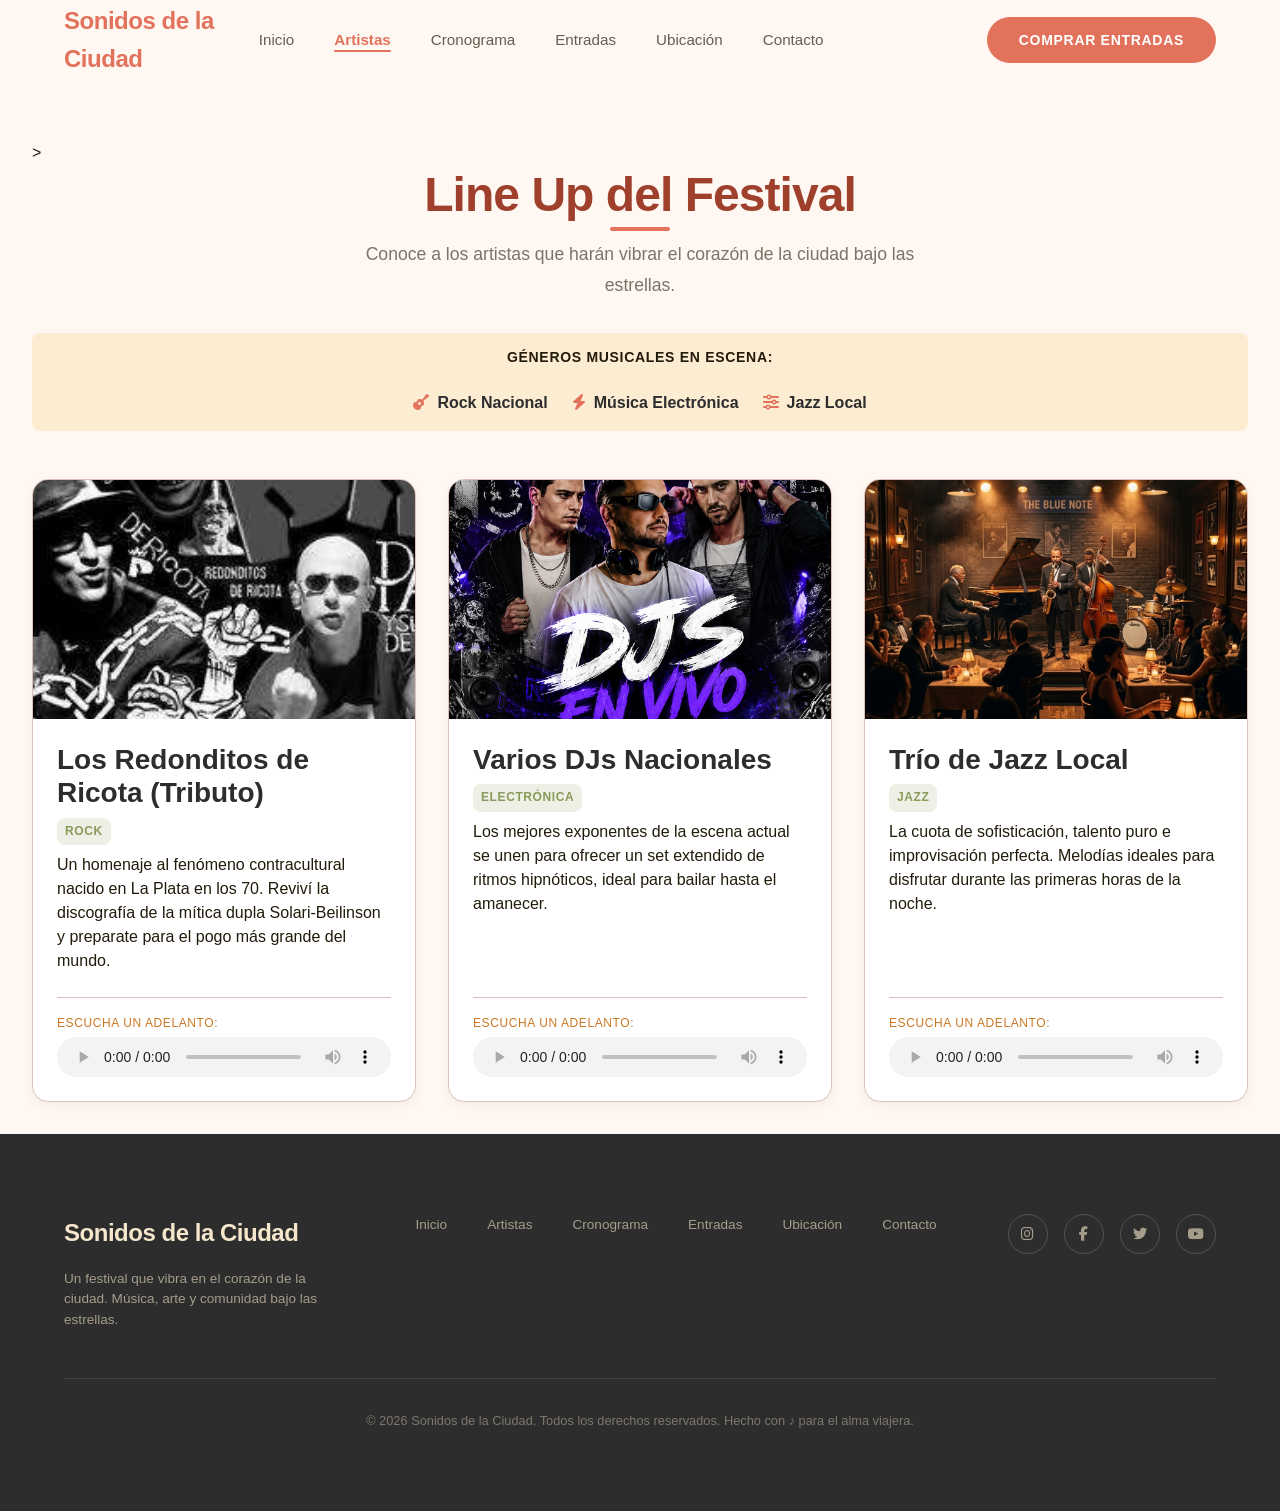
==== artistas.html @ 393cf0c3 "Refactor: grilla responsiva estilo Pinterest en dos columnas, bios reales de artistas y fuentes de J" ====
<!DOCTYPE html>
<html lang="es">
<head>
  <meta charset="UTF-8">
  <meta name="viewport" content="width=device-width, initial-scale=1.0">
  <meta name="description" content="Conoce a los artistas que se presentarán en Sonidos de la Ciudad.">
  <title>Artistas - Sonidos de la Ciudad</title>

  <link rel="icon" type="image/x-icon" href="favicon.ico">

  <link rel="preconnect" href="https://fonts.googleapis.com">
  <link rel="preconnect" href="https://fonts.gstatic.com" crossorigin>
  <link href="https://fonts.googleapis.com/css2?family=Fraunces:ital,opsz,wght@0,9..144,100..900;1,9..144,100..900&family=Plus+Jakarta+Sans:ital,wght@0,200..800;1,200..800&display=swap" rel="stylesheet">

  <link rel="stylesheet" href="https://cdnjs.cloudflare.com/ajax/libs/font-awesome/6.5.0/css/all.min.css">

  <link rel="stylesheet" href="css/style.css">

  <link rel="stylesheet" href="css/navbar.css">
  <link rel="stylesheet" href="css/footer.css">

  <link rel="stylesheet" href="css/artistas.css">
</head>
<body>
  <div class="grain-overlay"></div>
  <div id="navbar-container"></div>

<main class="container page-content">>
    <section class="artists-section">
      
      <div class="artists-header text-center">
        <h1>Line Up del Festival</h1>
        <p class="body-lg">Conoce a los artistas que harán vibrar el corazón de la ciudad bajo las estrellas.</p>
      </div>
      
      <div class="festival-genres">
        <h3 class="label">Géneros musicales en escena:</h3>
        <ul>
          <li><i class="fas fa-guitar"></i> Rock Nacional</li>
          <li><i class="fas fa-bolt"></i> Música Electrónica</li>
          <li><i class="fas fa-sliders"></i> Jazz Local</li>
        </ul>
      </div>

      <div class="artists-grid">

        <article class="artist-card">
          <div class="artist-image-container">
            <img src="assets/img/artists/artista1.png" alt="Banda de rock tocando en vivo sobre un escenario iluminado con luces rojas.">
          </div>
          <div class="artist-body">
            <h2>Los Redonditos de Ricota (Tributo)</h2>
            <span class="badge-genre">Rock</span>
            <p class="artist-bio body-md">Un homenaje al fenómeno contracultural nacido en La Plata en los 70. Reviví la discografía de la mítica dupla Solari-Beilinson y preparate para el pogo más grande del mundo.</p>
            <div class="artist-audio">
              <p class="label label-sm">Escucha un adelanto:</p>
              <audio src="assets/audio/jingle1.mp3" controls></audio>
            </div>
          </div>
        </article>

        <article class="artist-card">
          <div class="artist-image-container">
            <img src="assets/img/artists/artista2.png" alt="DJ mezclando música electrónica en una consola con pantallas LED de fondo.">
          </div>
          <div class="artist-body">
            <h2>Varios DJs Nacionales</h2>
            <span class="badge-genre">Electrónica</span>
            <p class="artist-bio body-md">Los mejores exponentes de la escena actual se unen para ofrecer un set extendido de ritmos hipnóticos, ideal para bailar hasta el amanecer.</p>
            <div class="artist-audio">
              <p class="label label-sm">Escucha un adelanto:</p>
              <audio src="assets/audio/jingle2.mp3" controls></audio>
            </div>
          </div>
        </article>

        <article class="artist-card">
          <div class="artist-image-container">
            <img src="assets/img/artists/artista3.png" alt="Músicos de jazz interpretando melodías con saxofón y contrabajo bajo luz tenue.">
          </div>
          <div class="artist-body">
            <h2>Trío de Jazz Local</h2>
            <span class="badge-genre">Jazz</span>
            <p class="artist-bio body-md">La cuota de sofisticación, talento puro e improvisación perfecta. Melodías ideales para disfrutar durante las primeras horas de la noche.</p>
            <div class="artist-audio">
              <p class="label label-sm">Escucha un adelanto:</p>
              <audio src="assets/audio/jingle3.mp3" controls></audio>
            </div>
          </div>
        </article>

      </div>
    </section>
  </main>

  <div id="footer-container"></div>

  <script src="js/components/navbar.js"></script>
  <script src="js/components/footer.js"></script>
  <script src="js/main.js"></script>
</body>
</html>
---- css/style.css ----
/* ============================================
   SONIDOS DE LA CIUDAD - ESTILOS GLOBALES
   Paleta: Desert Groove (Orgánica y Alternativa)
   ============================================ */

:root {
  /* --- Tipografía Unificada (Jorge's Pautas) --- */
  --font-heading: 'Montserrat', sans-serif;
  --font-body: 'Open Sans', sans-serif;

  /* Colores principales */
  --color-terracotta: #E2725B;
  --color-sage: #8A9A5B;
  --color-charcoal: #2D2D2D;
  --color-sand: #F5E6CC;
  --color-ochre: #CC7722;

  /* Colores extendidos */
  --color-background: #fff8f2;
  --color-surface: #fff8f2;
  --color-surface-container: #fbecd2;
  --color-on-background: #221b0b;
  --color-primary: #9f402d;
  --color-on-primary: #ffffff;
  --color-on-surface: #221b0b;
  --color-outline: #89726d;
  --color-outline-variant: #ddc0ba;

  /* Colores de texto */
  --color-white: #FFFFFF;
  --color-text-dark: #221b0b;
  --color-text-muted: rgba(34, 27, 11, 0.6);

  /* Espaciado base */
  --spacing-xs: 0.25rem;
  --spacing-sm: 0.5rem;
  --spacing-md: 1rem;
  --spacing-lg: 1.5rem;
  --spacing-xl: 2rem;
  --spacing-xxl: 3rem;

  /* Bordes */
  --border-radius: 0.5rem;
  --border-radius-lg: 1rem;
  --border-radius-full: 9999px;
}

/* --- Reset universal --- */
*,
*::before,
*::after {
  margin: 0;
  padding: 0;
  box-sizing: border-box;
}

/* --- Base tipográfica --- */
html {
  font-size: 16px;
  scroll-behavior: smooth;
}

body {
  font-family: var(--font-body);
  color: var(--color-on-background);
  background-color: var(--color-background);
  line-height: 1.6;
  min-height: 100vh;
  display: flex;
  flex-direction: column;
  overflow-x: hidden;
}

/* --- Encabezados Globales Responsivos Fluidos --- */
h1, h2, h3, h4, h5, h6 {
  font-family: var(--font-heading);
  font-weight: 600;
  line-height: 1.2;
  margin-bottom: var(--spacing-md);
  color: var(--color-on-background);
}

h1 {
  font-size: clamp(2.2rem, 6vw, 3.5rem); /* Se encoge en celulares, crece en PC */
  font-weight: 700;
  letter-spacing: -0.02em;
}

h2 {
  font-size: clamp(1.75rem, 5vw, 2.5rem); /* Totalmente fluido */
  font-weight: 600;
}

h3 {
  font-size: clamp(1.25rem, 4vw, 1.5rem);
  font-weight: 600;
}

/* --- Enlaces --- */
a {
  color: var(--color-terracotta);
  text-decoration: none;
}

a:hover {
  color: var(--color-primary);
}

/* --- Imágenes --- */
img {
  max-width: 100%;
  height: auto;
  display: block;
}

/* --- Estructura de Contenedores Generales --- */
main {
  flex: 1;
  padding: var(--spacing-xl) var(--spacing-md);
  max-width: 1280px;
  margin: 0 auto;
  width: 100%;
}

.container {
  max-width: 1280px;
  margin: 0 auto;
  padding: 0 var(--spacing-xl);
}

/* --- Utilidades --- */
.text-center {
  text-align: center;
}

.sr-only {
  position: absolute;
  width: 1px;
  height: 1px;
  padding: 0;
  margin: -1px;
  overflow: hidden;
  clip: rect(0, 0, 0, 0);
  white-space: nowrap;
  border: 0;
}

/* --- Efecto grano (textura sutil) --- */
.grain-overlay {
  pointer-events: none;
  position: fixed;
  inset: 0;
  z-index: 9999;
  opacity: 0.03;
  background-image: url("https://www.transparenttextures.com/patterns/p6.png");
}

/* --- Botones base --- */
.btn {
  display: inline-block;
  padding: 0.75rem 2rem;
  border-radius: var(--border-radius-full);
  font-family: var(--font-body);
  font-weight: 600;
  font-size: clamp(0.8rem, 2vw, 0.875rem); /* Botones responsivos */
  letter-spacing: 0.05em;
  text-transform: uppercase;
  cursor: pointer;
  border: none;
}

.btn-primary {
  background-color: var(--color-terracotta);
  color: var(--color-on-primary);
}

.btn-primary:hover {
  background-color: var(--color-primary);
}

.btn-secondary {
  background-color: transparent;
  color: var(--color-on-background);
  border: 1px solid rgba(34, 27, 11, 0.2);
}

.btn-secondary:hover {
  background-color: rgba(245, 230, 204, 0.2);
}

/* --- Labels y texto pequeño --- */
.label {
  font-family: var(--font-body);
  font-size: 0.875rem;
  font-weight: 600;
  letter-spacing: 0.05em;
  text-transform: uppercase;
}

.label-sm {
  font-size: 0.75rem;
  font-weight: 500;
}

/* --- Cuerpo de texto adaptativo --- */
.body-lg {
  font-size: clamp(1rem, 2.8vw, 1.125rem);
  line-height: 1.75;
}

.body-md {
  font-size: clamp(0.9rem, 2.5vw, 1rem);
  line-height: 1.5;
}
---- css/navbar.css ----
/* ============================================
   NAVBAR - Estilos del componente de navegación
   Estilo: Desert Groove (orgánico y sofisticado)
   ============================================ */

header {
  position: fixed;
  top: 0;
  width: 100%;
  z-index: 50;
  backdrop-filter: blur(12px);
  background-color: rgba(255, 248, 242, 0.8);
  border-bottom: 1px solid transparent;
}

header .nav-container {
  display: flex;
  justify-content: space-between;
  align-items: center;
  width: 100%;
  max-width: 1280px;
  margin: 0 auto;
  padding: 1.25rem 4rem;
  height: 5rem;
}

header .logo a {
  font-family: var(--font-heading);
  font-size: 1.5rem;
  font-weight: 600;
  color: var(--color-terracotta);
  letter-spacing: -0.02em;
}

header .logo a:hover {
  color: var(--color-primary);
}

nav {
  display: flex;
  align-items: center;
  justify-content: space-between;
  width: 100%;
}

.nav-links {
  display: flex;
  list-style: none;
  gap: 2.5rem;
  align-items: center;
}

.nav-links a {
  color: rgba(34, 27, 11, 0.7);
  font-family: var(--font-body);
  font-size: 0.95rem;
  font-weight: 500;
  position: relative;
}

.nav-links a:hover {
  color: var(--color-terracotta);
}

.nav-links a.active {
  color: var(--color-terracotta);
  font-weight: 600;
}

.nav-links a.active::after {
  content: '';
  position: absolute;
  bottom: -4px;
  left: 0;
  width: 100%;
  height: 2px;
  background-color: var(--color-terracotta);
  border-radius: 1px;
}

/* --- Botón CTA en navbar --- */
.nav-cta {
  background-color: var(--color-terracotta);
  color: var(--color-on-primary);
  padding: 0.75rem 2rem;
  border-radius: var(--border-radius-full);
  font-family: var(--font-body);
  font-size: 0.875rem;
  font-weight: 600;
  letter-spacing: 0.05em;
  text-transform: uppercase;
  cursor: pointer;
  border: none;
}

.nav-cta:hover {
  background-color: var(--color-primary);
}

/* --- Menú hamburguesa (móvil) --- */
.menu-toggle {
  display: none;
  background: none;
  border: none;
  cursor: pointer;
  padding: 0.5rem;
  z-index: 100;
}

.hamburger {
  display: block;
  width: 24px;
  height: 2px;
  background-color: var(--color-on-background);
  position: relative;
}

.hamburger::before,
.hamburger::after {
  content: '';
  position: absolute;
  width: 24px;
  height: 2px;
  background-color: var(--color-on-background);
}

.hamburger::before {
  top: -7px;
}

.hamburger::after {
  top: 7px;
}

/* --- Responsive --- */
@media (max-width: 768px) {
  header .nav-container {
    padding: 1rem 1.25rem;
  }

  .menu-toggle {
    display: block;
  }

  .nav-links {
    position: fixed;
    top: 0;
    right: -100%;
    width: 70%;
    max-width: 300px;
    height: 100vh;
    background-color: var(--color-background);
    flex-direction: column;
    justify-content: center;
    align-items: center;
    gap: 2rem;
    box-shadow: -4px 0 20px rgba(0, 0, 0, 0.1);
  }

  .nav-links.active {
    right: 0;
  }

  .nav-links a {
    font-size: 1.1rem;
  }

  .nav-cta {
    margin-top: 1rem;
  }
}
---- css/footer.css ----
/* ============================================
   FOOTER - Estilos del pie de página
   Estilo: Desert Groove (orgánico y sofisticado)
   ============================================ */

footer {
  background-color: var(--color-charcoal);
  color: var(--color-sand);
  width: 100%;
  padding: 5rem 4rem;
  display: flex;
  flex-direction: column;
  gap: 3rem;
}

.footer-content {
  display: flex;
  flex-direction: row;
  justify-content: space-between;
  align-items: flex-start;
  max-width: 1280px;
  margin: 0 auto;
  width: 100%;
  gap: 2rem;
}

.footer-brand {
  display: flex;
  flex-direction: column;
  gap: 1rem;
}

.footer-brand .logo {
  font-family: var(--font-heading);
  font-size: 1.5rem;
  font-weight: 600;
  color: var(--color-sand);
  letter-spacing: -0.02em;
}

.footer-brand p {
  font-size: 0.85rem;
  color: rgba(245, 230, 204, 0.6);
  max-width: 280px;
  line-height: 1.5;
}

.footer-links {
  display: flex;
  gap: 2.5rem;
  align-items: center;
}

.footer-links a {
  font-size: 0.85rem;
  color: rgba(245, 230, 204, 0.6);
  font-weight: 500;
}

.footer-links a:hover {
  color: var(--color-sand);
}

.footer-social {
  display: flex;
  gap: 1rem;
}

.footer-social a {
  width: 2.5rem;
  height: 2.5rem;
  border: 1px solid rgba(245, 230, 204, 0.2);
  border-radius: 50%;
  display: flex;
  align-items: center;
  justify-content: center;
  color: rgba(245, 230, 204, 0.6);
}

.footer-social a:hover {
  background-color: rgba(245, 230, 204, 0.1);
  color: var(--color-sand);
}

.footer-social a i {
  font-size: 0.9rem;
}

.footer-bottom {
  text-align: center;
  padding-top: 2rem;
  border-top: 1px solid rgba(245, 230, 204, 0.1);
  font-size: 0.8rem;
  color: rgba(245, 230, 204, 0.4);
  max-width: 1280px;
  margin: 0 auto;
  width: 100%;
}

/* --- Responsive --- */
@media (max-width: 768px) {
  footer {
    padding: 3rem 1.25rem;
  }

  .footer-content {
    flex-direction: column;
    align-items: center;
    text-align: center;
  }

  .footer-brand {
    align-items: center;
  }

  .footer-brand p {
    text-align: center;
  }

  .footer-links {
    flex-direction: column;
    gap: 1rem;
  }

  .footer-social {
    margin-top: 1rem;
  }
}
---- css/artistas.css ----
/* ============================================
   SONIDOS DE LA CIUDAD - PAGINA ARTISTAS
   Estilos específicos para el Line Up
   ============================================ */

/* --- Contenedor Principal (Empuja el contenido abajo del navbar) --- */
.page-content {
    padding-top: 140px; 
    margin-bottom: var(--spacing-xl);
}

/* --- Contenedor de la Sección --- */
.artists-section {
    display: flex;
    flex-direction: column;
    gap: var(--spacing-xl);
}

/* --- Encabezado --- */
.artists-header h1 {
    color: var(--color-primary);
    font-size: clamp(2rem, 5vw, 3rem); /* <- ¡Acá está el truco del 10! Fluido según la pantalla */
    position: relative;
    display: inline-block; 
    padding-bottom: var(--spacing-sm);
    margin-bottom: var(--spacing-sm);
}

.artists-header h1::after {
    content: "";
    position: absolute;
    bottom: 0;
    left: 50%;
    transform: translateX(-50%); 
    width: 60px;
    height: 4px;
    background-color: var(--color-terracotta);
    border-radius: var(--border-radius);
}

.artists-header p {
    color: var(--color-text-muted);
    font-size: clamp(0.95rem, 2.8vw, 1.1rem); /* Reajusta sutilmente el párrafo también */
    max-width: 600px;
    margin: 0 auto;
}

/* --- Lista de Géneros (Diseño Horizontal) --- */
.festival-genres {
    background-color: var(--color-surface-container);
    padding: var(--spacing-md) var(--spacing-lg);
    border-radius: var(--border-radius);
    display: flex;
    flex-direction: column;
    gap: var(--spacing-sm);
    align-items: center;
}

.festival-genres ul {
    list-style: none;
    display: flex;
    gap: var(--spacing-lg);
    flex-wrap: wrap;
    justify-content: center;
}

.festival-genres li {
    font-family: var(--font-body);
    font-weight: 600;
    color: var(--color-charcoal);
    display: flex;
    align-items: center;
    gap: var(--spacing-sm);
}

.festival-genres li i {
    color: var(--color-terracotta);
}

/* --- Grilla de Artistas (Responsiva y Horizontal) --- */
.artists-grid {
    display: grid;
    grid-template-columns: repeat(auto-fit, minmax(300px, 1fr));
    gap: var(--spacing-xl);
    margin-top: var(--spacing-md);
}

/* --- Tarjeta de Artista --- */
.artist-card {
    background-color: var(--color-white);
    border-radius: var(--border-radius-lg);
    overflow: hidden;
    box-shadow: 0 4px 12px rgba(34, 27, 11, 0.05);
    border: 1px solid var(--color-outline-variant);
    display: flex;
    flex-direction: column;
    transition: transform 0.3s ease, box-shadow 0.3s ease;
}

.artist-card:hover {
    transform: translateY(-5px);
    box-shadow: 0 8px 24px rgba(34, 27, 11, 0.1);
}

/* Contenedor de Imagen */
.artist-image-container {
    width: 100%;
    aspect-ratio: 16 / 10; /* Mantiene la proporción perfecta en cualquier pantalla */
    overflow: hidden;
    background-color: var(--color-surface-container);
}

.artist-image-container img {
    width: 100%;
    height: 100%;
    object-fit: cover;
    display: block; /* Elimina espacios residuales inferiores */
    transition: transform 0.5s ease;
}

.artist-card:hover .artist-image-container img {
    transform: scale(1.05);
}

/* Cuerpo de la Tarjeta */
.artist-body {
    padding: var(--spacing-lg);
    display: flex;
    flex-direction: column;
    flex: 1;
    gap: var(--spacing-sm);
}

.artist-body h2 {
    font-size: 1.75rem;
    margin-bottom: 0;
    color: var(--color-charcoal);
}

/* Badge de Género */
.badge-genre {
    align-self: flex-start;
    background-color: rgba(138, 154, 91, 0.15);
    color: var(--color-sage);
    padding: var(--spacing-xs) var(--spacing-sm);
    border-radius: var(--border-radius);
    font-family: var(--font-body);
    font-size: 0.75rem;
    font-weight: 700;
    text-transform: uppercase;
    letter-spacing: 0.05em;
}

.artist-bio {
    color: var(--color-text-dark);
    margin-bottom: var(--spacing-md);
    flex-grow: 1;
}

/* Sección del Reproductor */
.artist-audio {
    border-top: 1px solid var(--color-outline-variant);
    padding-top: var(--spacing-md);
    display: flex;
    flex-direction: column;
    gap: var(--spacing-xs);
}

.artist-audio .label {
    color: var(--color-ochre);
}

.artist-audio audio {
    width: 100%;
    height: 40px;
}

@media (max-width: 768px) {
    /* 1. Forzamos la grilla a tener SÍ O SÍ 2 columnas exactas */
    .artists-grid {
        grid-template-columns: repeat(2, 1fr) !important;
        gap: var(--spacing-sm) !important; /* Espacio bien chiquito tipo Pinterest */
        margin-top: var(--spacing-sm);
    }

    /* 2. Achicamos la tarjeta y sus márgenes internos para que entre todo */
    .artist-body {
        padding: var(--spacing-sm) !important; /* Menos espacio interno */
        gap: var(--spacing-xs) !important;
    }

    /* 3. Reducción drástica de textos para que no se desborden en las 2 columnas */
    .artists-header h1 {
        font-size: 1.6rem !important;
    }

    .artist-body h2 {
        font-size: 0.95rem !important; /* Texto chico para que entre el nombre del artista */
        line-height: 1.2;
    }

    .badge-genre {
        font-size: 0.6rem !important;
        padding: 2px 4px !important;
    }

    .artist-bio {
        font-size: 0.75rem !important; /* Bio compacta */
        line-height: 1.3;
        margin-bottom: var(--spacing-sm) !important;
    }
    
    /* 4. Compactamos el reproductor de audio */
    .artist-audio {
        padding-top: var(--spacing-xs) !important;
    }

    .artist-audio .label {
        font-size: 0.65rem !important;
    }

    .artist-audio audio {
        height: 30px !important; /* Más petiso para que no ocupe toda la tarjeta */
    }
}
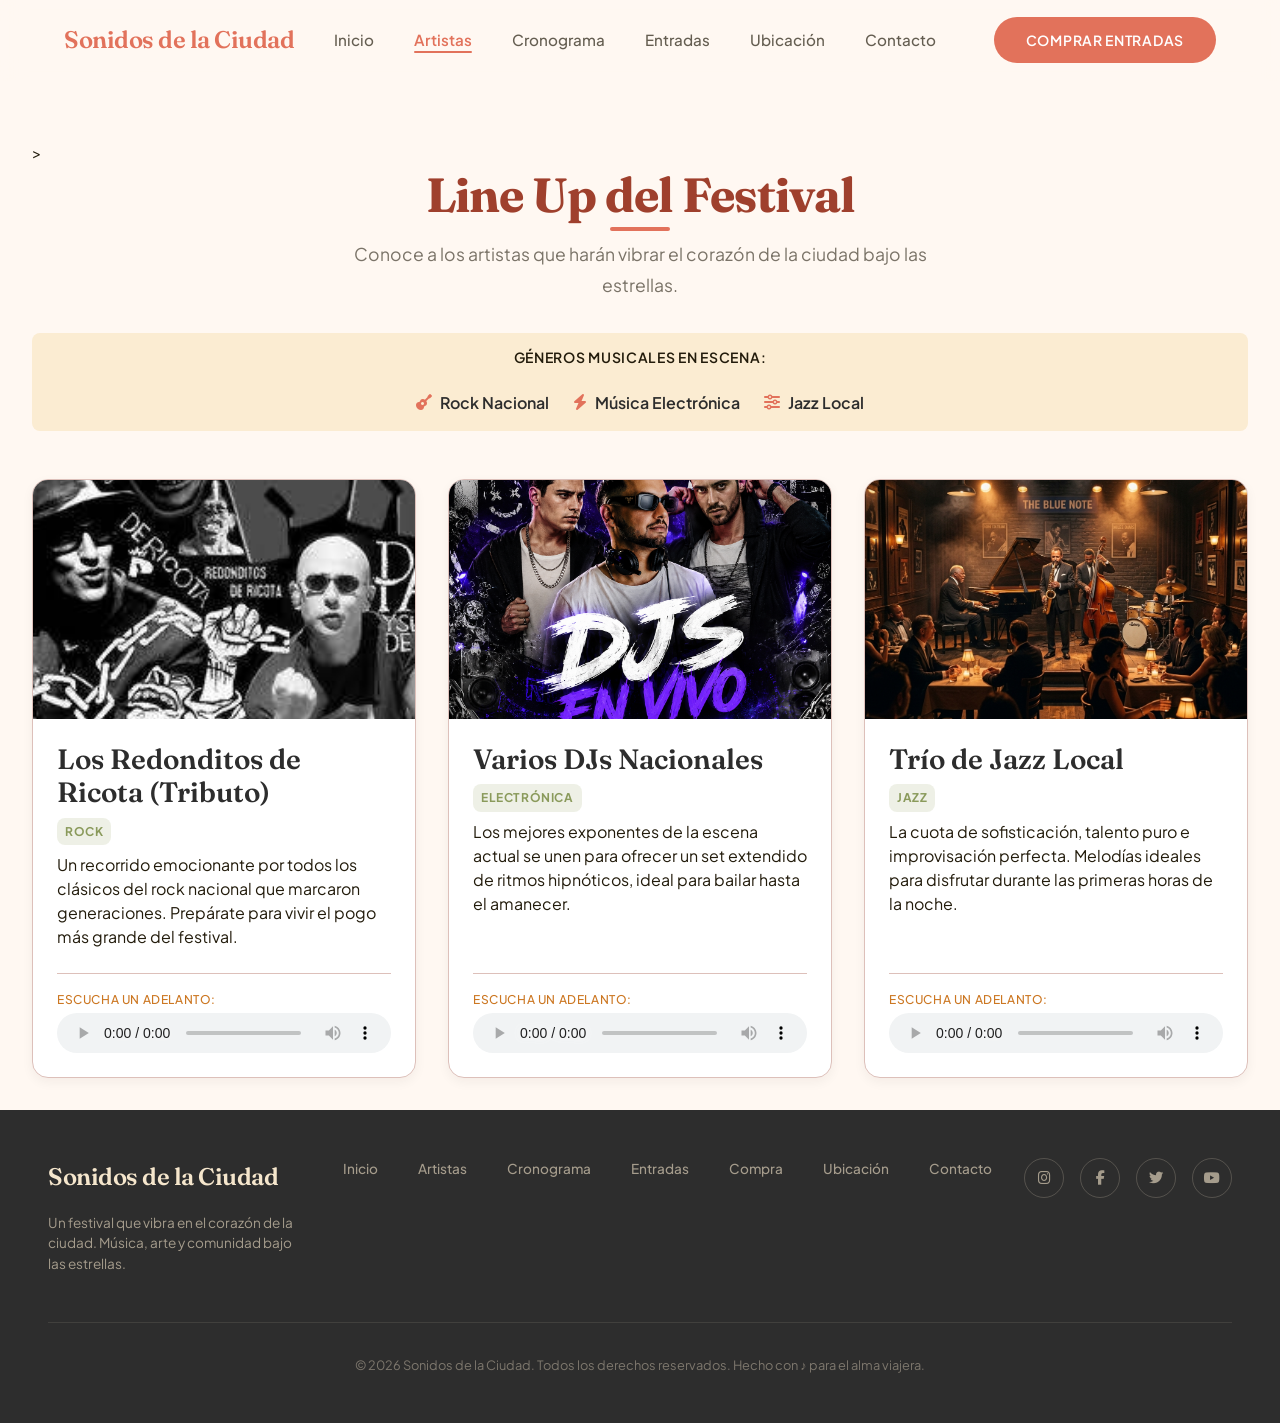
==== commit 7743abe9: "Merge remote-tracking branch 'origin/feature/sol-pagina-artistas' into feature/pardinho-inicio" ====
--- a/artistas.html
+++ b/artistas.html
@@ -51,7 +51,7 @@
           <div class="artist-body">
             <h2>Los Redonditos de Ricota (Tributo)</h2>
             <span class="badge-genre">Rock</span>
-            <p class="artist-bio body-md">Un homenaje al fenómeno contracultural nacido en La Plata en los 70. Reviví la discografía de la mítica dupla Solari-Beilinson y preparate para el pogo más grande del mundo.</p>
+            <p class="artist-bio body-md">Un recorrido emocionante por todos los clásicos del rock nacional que marcaron generaciones. Prepárate para vivir el pogo más grande del festival.</p>
             <div class="artist-audio">
               <p class="label label-sm">Escucha un adelanto:</p>
               <audio src="assets/audio/jingle1.mp3" controls></audio>
--- a/css/style.css
+++ b/css/style.css
@@ -3,11 +3,8 @@
    Paleta: Desert Groove (Orgánica y Alternativa)
    ============================================ */
 
+/* --- Variables de color (paleta Desert Groove) --- */
 :root {
-  /* --- Tipografía Unificada (Jorge's Pautas) --- */
-  --font-heading: 'Montserrat', sans-serif;
-  --font-body: 'Open Sans', sans-serif;
-
   /* Colores principales */
   --color-terracotta: #E2725B;
   --color-sage: #8A9A5B;
@@ -31,6 +28,10 @@
   --color-text-dark: #221b0b;
   --color-text-muted: rgba(34, 27, 11, 0.6);
 
+  /* Tipografía */
+  --font-heading: 'Fraunces', serif;
+  --font-body: 'Plus Jakarta Sans', sans-serif;
+
   /* Espaciado base */
   --spacing-xs: 0.25rem;
   --spacing-sm: 0.5rem;
@@ -71,7 +72,7 @@
   overflow-x: hidden;
 }
 
-/* --- Encabezados Globales Responsivos Fluidos --- */
+/* --- Encabezados --- */
 h1, h2, h3, h4, h5, h6 {
   font-family: var(--font-heading);
   font-weight: 600;
@@ -81,18 +82,18 @@
 }
 
 h1 {
-  font-size: clamp(2.2rem, 6vw, 3.5rem); /* Se encoge en celulares, crece en PC */
+  font-size: 3.5rem;
   font-weight: 700;
   letter-spacing: -0.02em;
 }
 
 h2 {
-  font-size: clamp(1.75rem, 5vw, 2.5rem); /* Totalmente fluido */
+  font-size: 2.5rem;
   font-weight: 600;
 }
 
 h3 {
-  font-size: clamp(1.25rem, 4vw, 1.5rem);
+  font-size: 1.5rem;
   font-weight: 600;
 }
 
@@ -113,15 +114,16 @@
   display: block;
 }
 
-/* --- Estructura de Contenedores Generales --- */
+/* --- Contenedor principal --- */
 main {
   flex: 1;
-  padding: var(--spacing-xl) var(--spacing-md);
-  max-width: 1280px;
+  /* padding: var(--spacing-xl) var(--spacing-md); */
+  /* max-width: 1280px; */
   margin: 0 auto;
   width: 100%;
 }
 
+/* --- Contenedor general --- */
 .container {
   max-width: 1280px;
   margin: 0 auto;
@@ -150,7 +152,7 @@
   pointer-events: none;
   position: fixed;
   inset: 0;
-  z-index: 9999;
+  z-index: 40;
   opacity: 0.03;
   background-image: url("https://www.transparenttextures.com/patterns/p6.png");
 }
@@ -162,7 +164,7 @@
   border-radius: var(--border-radius-full);
   font-family: var(--font-body);
   font-weight: 600;
-  font-size: clamp(0.8rem, 2vw, 0.875rem); /* Botones responsivos */
+  font-size: 0.875rem;
   letter-spacing: 0.05em;
   text-transform: uppercase;
   cursor: pointer;
@@ -176,6 +178,7 @@
 
 .btn-primary:hover {
   background-color: var(--color-primary);
+  color: var(--color-on-primary);
 }
 
 .btn-secondary {
@@ -188,6 +191,18 @@
   background-color: rgba(245, 230, 204, 0.2);
 }
 
+.btn-outline-light {
+  background-color: transparent;
+  color: var(--color-white);
+  border: 1px solid rgba(255, 255, 255, 0.3);
+}
+
+.btn-outline-light:hover {
+  background-color: rgba(255, 255, 255, 0.15);
+  border-color: rgba(255, 255, 255, 0.5);
+  color: var(--color-white);
+}
+
 /* --- Labels y texto pequeño --- */
 .label {
   font-family: var(--font-body);
@@ -202,13 +217,13 @@
   font-weight: 500;
 }
 
-/* --- Cuerpo de texto adaptativo --- */
+/* --- Cuerpo de texto --- */
 .body-lg {
-  font-size: clamp(1rem, 2.8vw, 1.125rem);
+  font-size: 1.125rem;
   line-height: 1.75;
 }
 
 .body-md {
-  font-size: clamp(0.9rem, 2.5vw, 1rem);
+  font-size: 1rem;
   line-height: 1.5;
 }
--- a/css/navbar.css
+++ b/css/navbar.css
@@ -30,6 +30,7 @@
   font-weight: 600;
   color: var(--color-terracotta);
   letter-spacing: -0.02em;
+  margin-right: 2.5rem;
 }
 
 header .logo a:hover {
@@ -37,10 +38,11 @@
 }
 
 nav {
+  flex: 1;
   display: flex;
   align-items: center;
   justify-content: space-between;
-  width: 100%;
+  gap: 2rem;
 }
 
 .nav-links {
@@ -89,12 +91,11 @@
   font-weight: 600;
   letter-spacing: 0.05em;
   text-transform: uppercase;
-  cursor: pointer;
-  border: none;
 }
 
 .nav-cta:hover {
   background-color: var(--color-primary);
+  color: var(--color-on-primary);
 }
 
 /* --- Menú hamburguesa (móvil) --- */
@@ -169,3 +170,4 @@
     margin-top: 1rem;
   }
 }
+
--- a/css/footer.css
+++ b/css/footer.css
@@ -7,10 +7,10 @@
   background-color: var(--color-charcoal);
   color: var(--color-sand);
   width: 100%;
-  padding: 5rem 4rem;
+  padding: var(--spacing-xxl) var(--spacing-xxl);
   display: flex;
   flex-direction: column;
-  gap: 3rem;
+  gap: var(--spacing-xxl);
 }
 
 .footer-content {
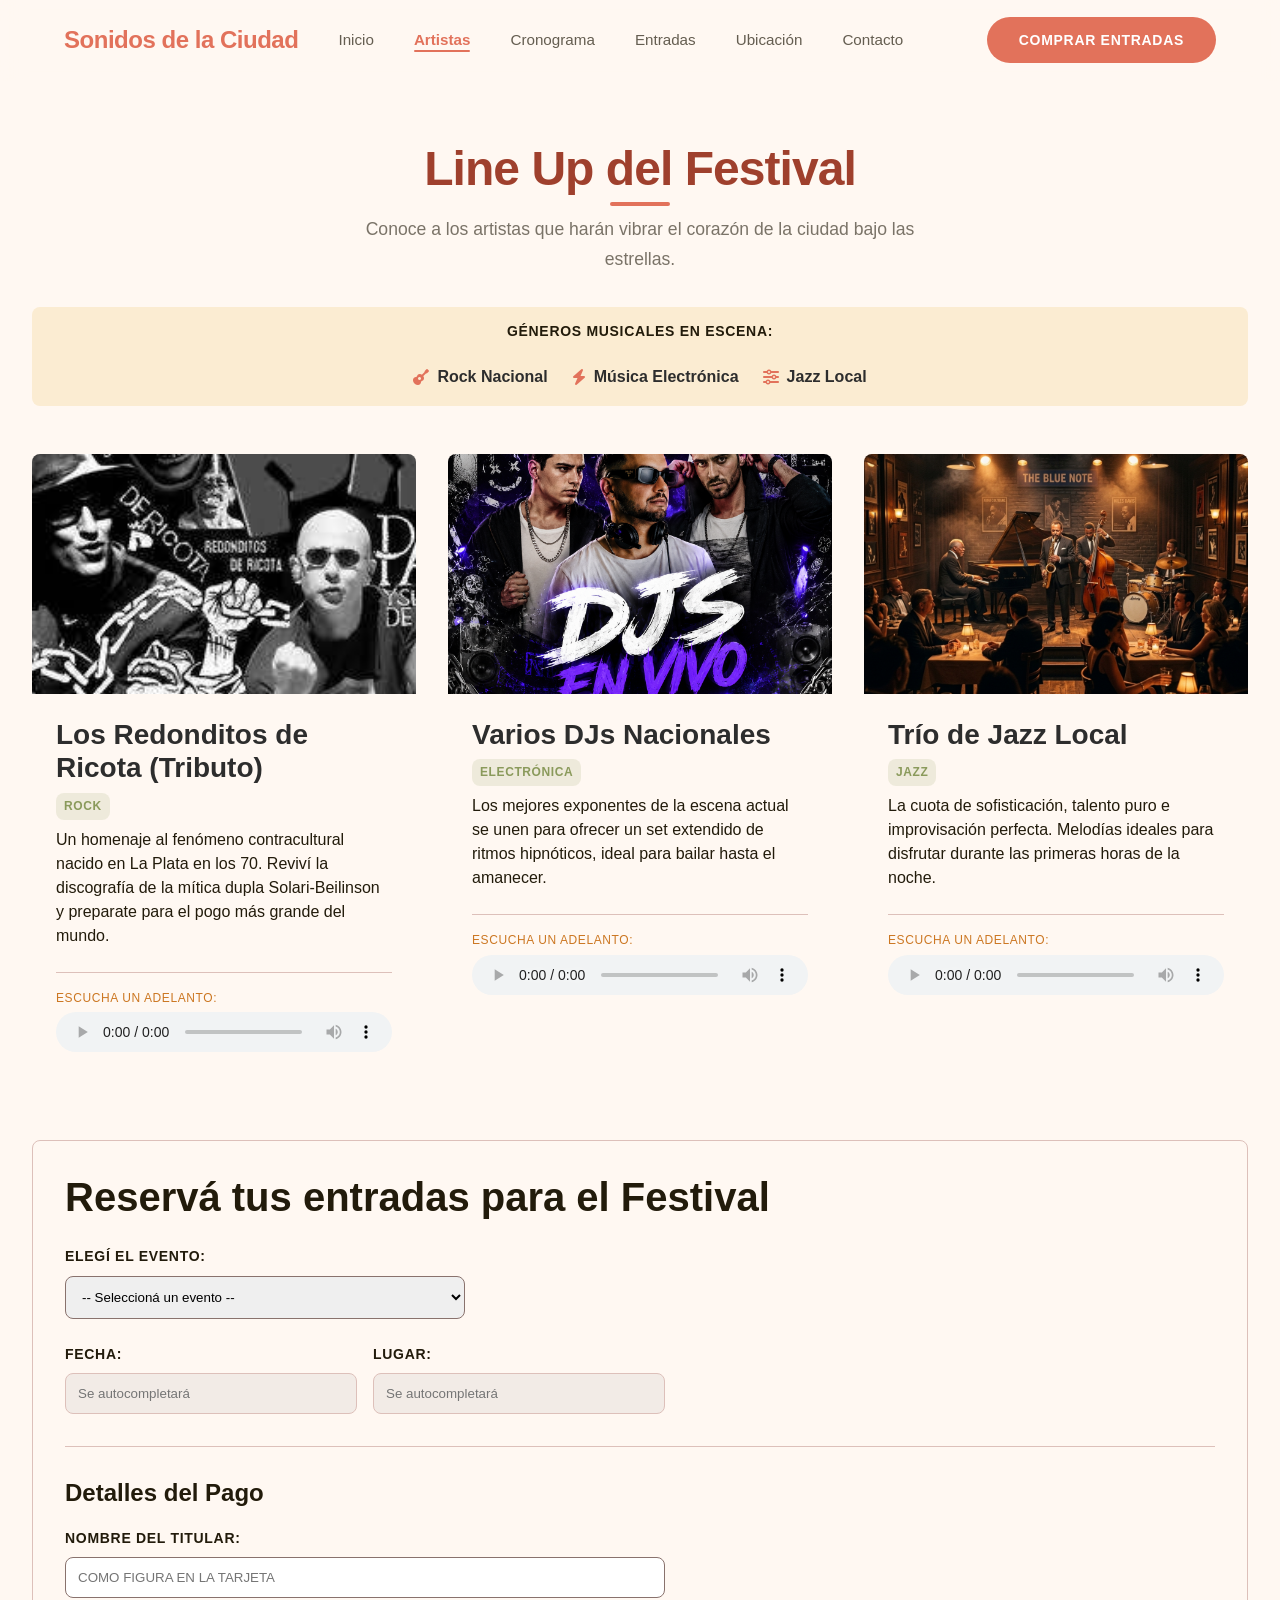
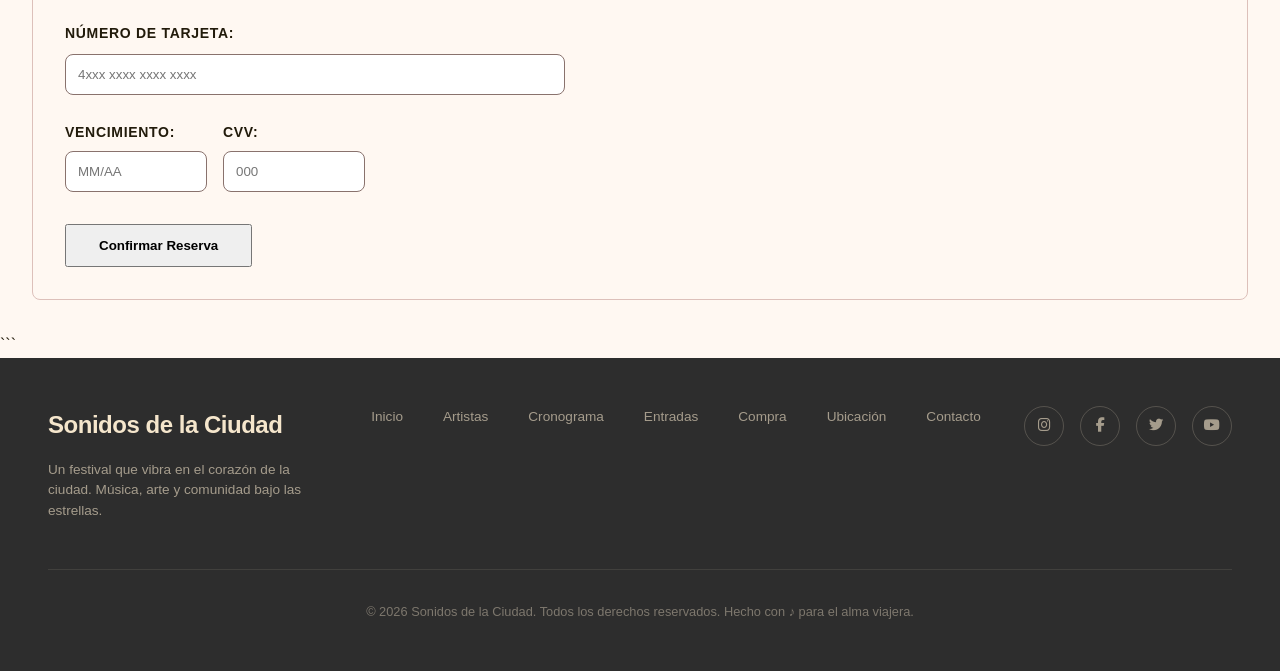
==== commit 31c3a5f7: "feat: maquetacion completa del formulario de reserva y estilos esteticos" ====
--- a/artistas.html
+++ b/artistas.html
@@ -25,7 +25,7 @@
   <div class="grain-overlay"></div>
   <div id="navbar-container"></div>
 
-<main class="container page-content">>
+<main class="container page-content">
     <section class="artists-section">
       
       <div class="artists-header text-center">
@@ -44,14 +44,14 @@
 
       <div class="artists-grid">
 
-        <article class="artist-card">
+        <article class="artista-card">
           <div class="artist-image-container">
             <img src="assets/img/artists/artista1.png" alt="Banda de rock tocando en vivo sobre un escenario iluminado con luces rojas.">
           </div>
           <div class="artist-body">
             <h2>Los Redonditos de Ricota (Tributo)</h2>
             <span class="badge-genre">Rock</span>
-            <p class="artist-bio body-md">Un recorrido emocionante por todos los clásicos del rock nacional que marcaron generaciones. Prepárate para vivir el pogo más grande del festival.</p>
+            <p class="artist-bio body-md">Un homenaje al fenómeno contracultural nacido en La Plata en los 70. Reviví la discografía de la mítica dupla Solari-Beilinson y preparate para el pogo más grande del mundo.</p>
             <div class="artist-audio">
               <p class="label label-sm">Escucha un adelanto:</p>
               <audio src="assets/audio/jingle1.mp3" controls></audio>
@@ -59,7 +59,7 @@
           </div>
         </article>
 
-        <article class="artist-card">
+        <article class="artista-card">
           <div class="artist-image-container">
             <img src="assets/img/artists/artista2.png" alt="DJ mezclando música electrónica en una consola con pantallas LED de fondo.">
           </div>
@@ -74,7 +74,7 @@
           </div>
         </article>
 
-        <article class="artist-card">
+        <article class="artista-card">
           <div class="artist-image-container">
             <img src="assets/img/artists/artista3.png" alt="Músicos de jazz interpretando melodías con saxofón y contrabajo bajo luz tenue.">
           </div>
@@ -89,9 +89,61 @@
           </div>
         </article>
 
-      </div>
+      </div></section><section class="booking-section" style="margin-top: 4rem; padding: 2rem; background-color: var(--color-surface); border-radius: var(--border-radius); border: 1px solid var(--color-outline-variant);">
+      <h2 style="margin-bottom: 1.5rem;">Reservá tus entradas para el Festival</h2>
+      
+      <form id="form-reserva">
+        <div class="form-group" style="margin-bottom: 1.5rem;">
+          <label for="evento-select" class="label" style="display: block; margin-bottom: 0.5rem; font-weight: 600;">Elegí el evento:</label>
+          <select id="evento-select" class="form-control" style="width: 100%; max-width: 400px; padding: 0.75rem; border-radius: var(--border-radius); border: 1px solid var(--color-outline);">
+            <option value="">-- Seleccioná un evento --</option>
+          </select>
+        </div>
+
+        <div style="display: flex; gap: 1rem; margin-bottom: 1.5rem; max-width: 600px;">
+          <div style="flex: 1;">
+            <label for="evento-fecha" class="label" style="display: block; margin-bottom: 0.5rem;">Fecha:</label>
+            <input type="text" id="evento-fecha" readonly placeholder="Se autocompletará" style="width: 100%; padding: 0.75rem; border-radius: var(--border-radius); border: 1px solid var(--color-outline-variant); background-color: rgba(0,0,0,0.05); cursor: not-allowed;">
+          </div>
+          <div style="flex: 1;">
+            <label for="evento-lugar" class="label" style="display: block; margin-bottom: 0.5rem;">Lugar:</label>
+            <input type="text" id="evento-lugar" readonly placeholder="Se autocompletará" style="width: 100%; padding: 0.75rem; border-radius: var(--border-radius); border: 1px solid var(--color-outline-variant); background-color: rgba(0,0,0,0.05); cursor: not-allowed;">
+          </div>
+        </div>
+
+        <hr style="border: 0; border-top: 1px solid var(--color-outline-variant); margin: 2rem 0;">
+        <h3 style="margin-bottom: 1.2rem;">Detalles del Pago</h3>
+
+        <div class="form-group" style="margin-bottom: 1.5rem; max-width: 600px;">
+          <label for="tarjeta-titular" class="label" style="display: block; margin-bottom: 0.5rem; font-weight: 600;">Nombre del Titular:</label>
+          <input type="text" id="tarjeta-titular" placeholder="COMO FIGURA EN LA TARJETA" style="width: 100%; padding: 0.75rem; border-radius: var(--border-radius); border: 1px solid var(--color-outline);">
+        </div>
+
+        <div class="form-group" style="margin-bottom: 1.5rem; max-width: 600px;">
+          <label for="tarjeta-numero" class="label" style="display: block; margin-bottom: 0.5rem; font-weight: 600;">Número de Tarjeta:</label>
+          <div style="display: flex; align-items: center; gap: 10px;">
+            <input type="text" id="tarjeta-numero" placeholder="4xxx xxxx xxxx xxxx" maxlength="19" style="flex: 1; padding: 0.75rem; border-radius: var(--border-radius); border: 1px solid var(--color-outline);">
+            
+            <div id="tarjeta-logo" class="tarjeta-logo-anim"></div>
+          </div>
+        </div>
+
+        <div style="display: flex; gap: 1rem; margin-bottom: 2rem; max-width: 300px;">
+          <div style="flex: 1;">
+            <label for="tarjeta-vence" class="label" style="display: block; margin-bottom: 0.5rem;">Vencimiento:</label>
+            <input type="text" id="tarjeta-vence" placeholder="MM/AA" maxlength="5" style="width: 100%; padding: 0.75rem; border-radius: var(--border-radius); border: 1px solid var(--color-outline);">
+          </div>
+          <div style="flex: 1;">
+            <label for="tarjeta-cvv" class="label" style="display: block; margin-bottom: 0.5rem;">CVV:</label>
+            <input type="password" id="tarjeta-cvv" placeholder="000" maxlength="4" style="width: 100%; padding: 0.75rem; border-radius: var(--border-radius); border: 1px solid var(--color-outline);">
+          </div>
+        </div>
+
+        <button type="submit" class="btn-artista" style="padding: 0.75rem 2rem; font-weight: bold;">Confirmar Reserva</button>
+      </form>
     </section>
-  </main>
+
+  </main> ```
 
   <div id="footer-container"></div>
 
--- a/css/style.css
+++ b/css/style.css
@@ -3,8 +3,11 @@
    Paleta: Desert Groove (Orgánica y Alternativa)
    ============================================ */
 
-/* --- Variables de color (paleta Desert Groove) --- */
 :root {
+  /* --- Tipografía Unificada (Jorge's Pautas) --- */
+  --font-heading: 'Montserrat', sans-serif;
+  --font-body: 'Open Sans', sans-serif;
+
   /* Colores principales */
   --color-terracotta: #E2725B;
   --color-sage: #8A9A5B;
@@ -28,10 +31,6 @@
   --color-text-dark: #221b0b;
   --color-text-muted: rgba(34, 27, 11, 0.6);
 
-  /* Tipografía */
-  --font-heading: 'Fraunces', serif;
-  --font-body: 'Plus Jakarta Sans', sans-serif;
-
   /* Espaciado base */
   --spacing-xs: 0.25rem;
   --spacing-sm: 0.5rem;
@@ -72,7 +71,7 @@
   overflow-x: hidden;
 }
 
-/* --- Encabezados --- */
+/* --- Encabezados Globales Responsivos Fluidos --- */
 h1, h2, h3, h4, h5, h6 {
   font-family: var(--font-heading);
   font-weight: 600;
@@ -82,18 +81,18 @@
 }
 
 h1 {
-  font-size: 3.5rem;
+  font-size: clamp(2.2rem, 6vw, 3.5rem); /* Se encoge en celulares, crece en PC */
   font-weight: 700;
   letter-spacing: -0.02em;
 }
 
 h2 {
-  font-size: 2.5rem;
+  font-size: clamp(1.75rem, 5vw, 2.5rem); /* Totalmente fluido */
   font-weight: 600;
 }
 
 h3 {
-  font-size: 1.5rem;
+  font-size: clamp(1.25rem, 4vw, 1.5rem);
   font-weight: 600;
 }
 
@@ -114,7 +113,7 @@
   display: block;
 }
 
-/* --- Contenedor principal --- */
+/* --- Estructura de Contenedores Generales --- */
 main {
   flex: 1;
   /* padding: var(--spacing-xl) var(--spacing-md); */
@@ -123,7 +122,6 @@
   width: 100%;
 }
 
-/* --- Contenedor general --- */
 .container {
   max-width: 1280px;
   margin: 0 auto;
@@ -164,7 +162,7 @@
   border-radius: var(--border-radius-full);
   font-family: var(--font-body);
   font-weight: 600;
-  font-size: 0.875rem;
+  font-size: clamp(0.8rem, 2vw, 0.875rem); /* Botones responsivos */
   letter-spacing: 0.05em;
   text-transform: uppercase;
   cursor: pointer;
@@ -217,13 +215,13 @@
   font-weight: 500;
 }
 
-/* --- Cuerpo de texto --- */
+/* --- Cuerpo de texto adaptativo --- */
 .body-lg {
-  font-size: 1.125rem;
+  font-size: clamp(1rem, 2.8vw, 1.125rem);
   line-height: 1.75;
 }
 
 .body-md {
-  font-size: 1rem;
+  font-size: clamp(0.9rem, 2.5vw, 1rem);
   line-height: 1.5;
 }
--- a/css/artistas.css
+++ b/css/artistas.css
@@ -81,8 +81,8 @@
 .artists-grid {
     display: grid;
     grid-template-columns: repeat(auto-fit, minmax(300px, 1fr));
-    gap: var(--spacing-xl);
-    margin-top: var(--spacing-md);
+    column-gap: var(--spacing-xl); /* Mantiene el espacio entre columnas */
+    row-gap: calc(var(--spacing-xl) + 1.5rem) !important; /* Le sumamos un extra para que baje el 3er artista */
 }
 
 /* --- Tarjeta de Artista --- */
@@ -95,6 +95,7 @@
     display: flex;
     flex-direction: column;
     transition: transform 0.3s ease, box-shadow 0.3s ease;
+    margin-top: 3.5rem !important;
 }
 
 .artist-card:hover {
@@ -107,7 +108,8 @@
     width: 100%;
     aspect-ratio: 16 / 10; /* Mantiene la proporción perfecta en cualquier pantalla */
     overflow: hidden;
-    background-color: var(--color-surface-container);
+    border-radius: var(--border-radius) var(--border-radius) 0 0;
+    margin-top: var(--spacing-md);
 }
 
 .artist-image-container img {
@@ -222,4 +224,47 @@
     .artist-audio audio {
         height: 30px !important; /* Más petiso para que no ocupe toda la tarjeta */
     }
+}
+
+/* Contenedor base inactivo */
+.tarjeta-logo-anim {
+    display: inline-flex;
+    align-items: center;
+    justify-content: center;
+    min-width: 90px;
+    height: 44px;
+    font-size: 0.85rem;
+    font-weight: 700;
+    border-radius: var(--border-radius);
+    transition: all 0.4s cubic-bezier(0.175, 0.885, 0.32, 1.275); /* Animación con rebote */
+    opacity: 0;
+    transform: scale(0.8);
+}
+
+/* Clases activas: cuando el JS detecte el patrón, se hacen visibles con estilo */
+.tarjeta-logo-anim.visa {
+    opacity: 1;
+    transform: scale(1);
+    background-color: #1a1f71;
+    color: #ffffff;
+    border: 1px solid #1a1f71;
+    box-shadow: 0 2px 8px rgba(26, 31, 113, 0.3);
+}
+
+.tarjeta-logo-anim.mastercard {
+    opacity: 1;
+    transform: scale(1);
+    background-color: #222222;
+    color: #ff5f00;
+    border: 1px solid #ff5f00;
+    box-shadow: 0 2px 8px rgba(255, 95, 0, 0.3);
+}
+
+.tarjeta-logo-anim.amex {
+    opacity: 1;
+    transform: scale(1);
+    background-color: #007bc1;
+    color: #ffffff;
+    border: 1px solid #007bc1;
+    box-shadow: 0 2px 8px rgba(0, 123, 193, 0.3);
 }
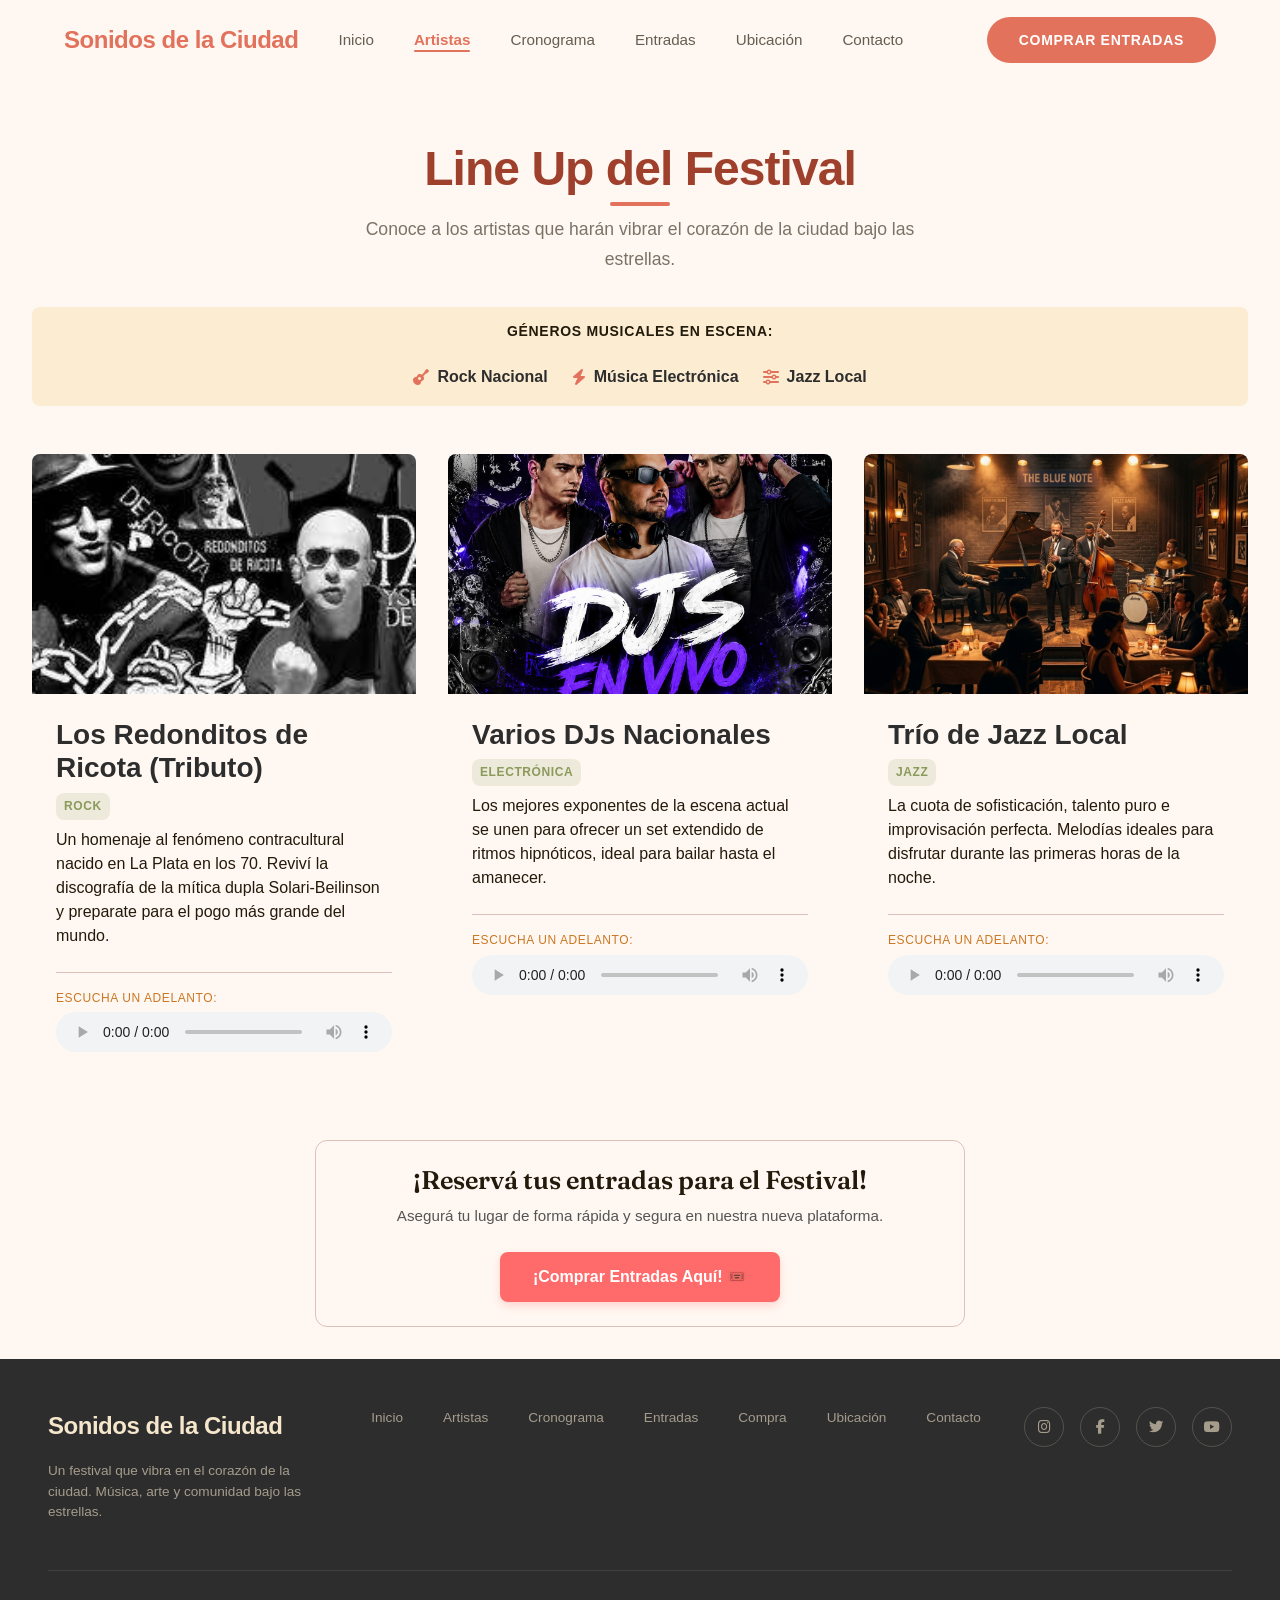
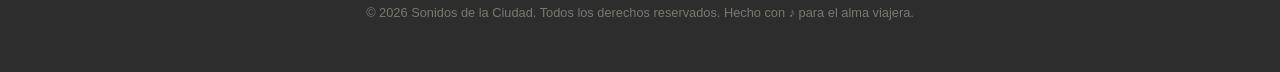
==== commit 51e67d4f: "Sol: Diseño final de la sección de compra en la página de artistas, centrado y adaptabilidad respons" ====
--- a/artistas.html
+++ b/artistas.html
@@ -88,63 +88,33 @@
             </div>
           </div>
         </article>
+      </div> <!-- Cierre correcto de artists-grid -->
+    </section> <!-- Cierre correcto de artists-section -->
 
-      </div></section><section class="booking-section" style="margin-top: 4rem; padding: 2rem; background-color: var(--color-surface); border-radius: var(--border-radius); border: 1px solid var(--color-outline-variant);">
-      <h2 style="margin-bottom: 1.5rem;">Reservá tus entradas para el Festival</h2>
+    <!-- SECCIÓN DEL BOTÓN DE COMPRA: Estilizada, más ancha que larga y 100% centrada -->
+    <section class="booking-section" style="max-width: 650px; margin: 4rem auto 0 auto; padding: 1.5rem 2rem; background-color: var(--color-surface, #fffdfa); border-radius: 12px; border: 1px solid var(--color-outline-variant, #ddd); text-align: center; box-sizing: border-box;">
+      <h2 style="margin-top: 0; margin-bottom: 0.5rem; font-family: 'Fraunces', serif; font-size: 1.6rem;">¡Reservá tus entradas para el Festival!</h2>
+      <p style="margin-top: 0; margin-bottom: 1.5rem; color: #555; font-size: 0.95rem;">Asegurá tu lugar de forma rápida y segura en nuestra nueva plataforma.</p>
       
-      <form id="form-reserva">
-        <div class="form-group" style="margin-bottom: 1.5rem;">
-          <label for="evento-select" class="label" style="display: block; margin-bottom: 0.5rem; font-weight: 600;">Elegí el evento:</label>
-          <select id="evento-select" class="form-control" style="width: 100%; max-width: 400px; padding: 0.75rem; border-radius: var(--border-radius); border: 1px solid var(--color-outline);">
-            <option value="">-- Seleccioná un evento --</option>
-          </select>
-        </div>
-
-        <div style="display: flex; gap: 1rem; margin-bottom: 1.5rem; max-width: 600px;">
-          <div style="flex: 1;">
-            <label for="evento-fecha" class="label" style="display: block; margin-bottom: 0.5rem;">Fecha:</label>
-            <input type="text" id="evento-fecha" readonly placeholder="Se autocompletará" style="width: 100%; padding: 0.75rem; border-radius: var(--border-radius); border: 1px solid var(--color-outline-variant); background-color: rgba(0,0,0,0.05); cursor: not-allowed;">
-          </div>
-          <div style="flex: 1;">
-            <label for="evento-lugar" class="label" style="display: block; margin-bottom: 0.5rem;">Lugar:</label>
-            <input type="text" id="evento-lugar" readonly placeholder="Se autocompletará" style="width: 100%; padding: 0.75rem; border-radius: var(--border-radius); border: 1px solid var(--color-outline-variant); background-color: rgba(0,0,0,0.05); cursor: not-allowed;">
-          </div>
-        </div>
-
-        <hr style="border: 0; border-top: 1px solid var(--color-outline-variant); margin: 2rem 0;">
-        <h3 style="margin-bottom: 1.2rem;">Detalles del Pago</h3>
-
-        <div class="form-group" style="margin-bottom: 1.5rem; max-width: 600px;">
-          <label for="tarjeta-titular" class="label" style="display: block; margin-bottom: 0.5rem; font-weight: 600;">Nombre del Titular:</label>
-          <input type="text" id="tarjeta-titular" placeholder="COMO FIGURA EN LA TARJETA" style="width: 100%; padding: 0.75rem; border-radius: var(--border-radius); border: 1px solid var(--color-outline);">
-        </div>
-
-        <div class="form-group" style="margin-bottom: 1.5rem; max-width: 600px;">
-          <label for="tarjeta-numero" class="label" style="display: block; margin-bottom: 0.5rem; font-weight: 600;">Número de Tarjeta:</label>
-          <div style="display: flex; align-items: center; gap: 10px;">
-            <input type="text" id="tarjeta-numero" placeholder="4xxx xxxx xxxx xxxx" maxlength="19" style="flex: 1; padding: 0.75rem; border-radius: var(--border-radius); border: 1px solid var(--color-outline);">
-            
-            <div id="tarjeta-logo" class="tarjeta-logo-anim"></div>
-          </div>
-        </div>
-
-        <div style="display: flex; gap: 1rem; margin-bottom: 2rem; max-width: 300px;">
-          <div style="flex: 1;">
-            <label for="tarjeta-vence" class="label" style="display: block; margin-bottom: 0.5rem;">Vencimiento:</label>
-            <input type="text" id="tarjeta-vence" placeholder="MM/AA" maxlength="5" style="width: 100%; padding: 0.75rem; border-radius: var(--border-radius); border: 1px solid var(--color-outline);">
-          </div>
-          <div style="flex: 1;">
-            <label for="tarjeta-cvv" class="label" style="display: block; margin-bottom: 0.5rem;">CVV:</label>
-            <input type="password" id="tarjeta-cvv" placeholder="000" maxlength="4" style="width: 100%; padding: 0.75rem; border-radius: var(--border-radius); border: 1px solid var(--color-outline);">
-          </div>
-        </div>
-
-        <button type="submit" class="btn-artista" style="padding: 0.75rem 2rem; font-weight: bold;">Confirmar Reserva</button>
-      </form>
+      <a href="compra.html" 
+         style="display: inline-block; 
+                background-color: #ff6b6b; 
+                color: white; 
+                text-decoration: none; 
+                padding: 12px 32px; 
+                font-size: 1rem; 
+                font-weight: bold; 
+                border-radius: 8px; 
+                box-shadow: 0 4px 10px rgba(255, 107, 107, 0.25); 
+                transition: all 0.2s ease-in-out;
+                width: calc(100% - 40px);
+                max-width: 280px;">
+        ¡Comprar Entradas Aquí! 🎟️
+      </a>
     </section>
 
-  </main> ```
-
+  </main>
+  
   <div id="footer-container"></div>
 
   <script src="js/components/navbar.js"></script>
--- a/css/style.css
+++ b/css/style.css
@@ -225,3 +225,118 @@
   font-size: clamp(0.9rem, 2.5vw, 1rem);
   line-height: 1.5;
 }
+
+/* ==========================================================================
+   FASE 2 - PERSONA 2: EFECTOS Y COMPONENTES UNIFICADOS (TODO EL SITIO)
+   ========================================================================== */
+
+/* 1. Configuración base para que NADA recorte las sombras en las tarjetas */
+.artista-card,
+.event-card {
+    position: relative !important;
+    overflow: visible !important; /* Crucial para que la sombra no se mutile */
+    z-index: 1;
+    /* Suavizado perfecto para la escala y la sombra pesada */
+    transition: transform 0.3s cubic-bezier(0.25, 0.8, 0.25, 1), box-shadow 0.3s ease-in-out !important;
+}
+
+/* 2. El efecto Hover de Elevación y Sombra Intensa para TODO el proyecto */
+.artista-card:hover,
+.event-card:hover {
+    transform: scale(1.03) !important; /* Efecto de agrandado */
+    /* Sombra nítida, visible y orgánica sobre fondos claros/crema */
+    box-shadow: 0 20px 35px rgba(34, 27, 11, 0.35) !important; 
+    z-index: 50 !important; /* Se posiciona por encima de las demás al flotar */
+}
+
+/* 3. Estilos unificados para los botones internos de las tarjetas */
+.btn-artista {
+    padding: 0.6rem 1.5rem;
+    margin-top: var(--spacing-sm);
+    position: relative;
+    z-index: 1;
+    background-color: var(--color-terracotta);
+    color: var(--color-white);
+    font-family: var(--font-body);
+    font-weight: 600;
+    text-transform: uppercase;
+    letter-spacing: 0.05em;
+    font-size: 0.8rem;
+    border: none;
+    border-radius: var(--border-radius-full);
+    cursor: pointer;
+    transition: background-color 0.2s ease, transform 0.2s ease;
+}
+
+.btn-artista:hover {
+    background-color: var(--color-primary);
+    transform: translateY(-2px); /* Leve despegue del botón */
+}
+
+/* 4. Pseudoelemento (::after) - Destello interactivo en botones */
+.btn-artista::after {
+    content: '';
+    position: absolute;
+    top: 0;
+    left: 0;
+    width: 100%;
+    height: 100%;
+    background: rgba(255, 255, 255, 0.25);
+    border-radius: var(--border-radius-full);
+    opacity: 0;
+    transition: opacity 0.2s ease;
+    z-index: -1;
+}
+
+.btn-artista:hover::after {
+    opacity: 1;
+}
+
+/* =========================================================================
+   Ajuste responsive global: Evita que el Navbar tape el contenido en celulares
+   ========================================================================= */
+@media (max-width: 768px) {
+  main {
+    padding-top: 5.5rem; /* Empuja el contenido de todas las páginas hacia abajo */
+  }
+}
+
+/* =========================================================================
+   Estilos de la Pasarela de Pago e Información de Shows
+   ========================================================================= */
+
+/* Estilo para los carteles contenedores de los pasos */
+.purchase-form form > div {
+  transition: all 0.3s ease-in-out;
+  box-shadow: 0 2px 4px rgba(0, 0, 0, 0.05);
+}
+
+/* Mejora de los campos de entrada y selectores */
+.purchase-form select,
+.purchase-form input {
+  font-family: inherit;
+  font-size: 0.95rem;
+  border: 1px solid #ccc;
+  transition: border-color 0.2s, box-shadow 0.2s;
+}
+
+/* Efecto focus cuando el usuario hace clic para escribir */
+.purchase-form select:focus,
+.purchase-form input:focus {
+  outline: none;
+  border-color: var(--color-terracotta, #ff6b6b);
+  box-shadow: 0 0 0 3px rgba(255, 107, 107, 0.15);
+}
+
+/* El botón de confirmación con efectos de transición */
+#btn-confirmar {
+  transition: background-color 0.2s, transform 0.1s;
+}
+
+#btn-confirmar:hover {
+  background-color: #d65656 !important; /* Un tono más oscuro al pasar el mouse */
+}
+
+#btn-confirmar:active {
+  transform: scale(0.98); /* Efecto de hundido al hacer clic */
+}
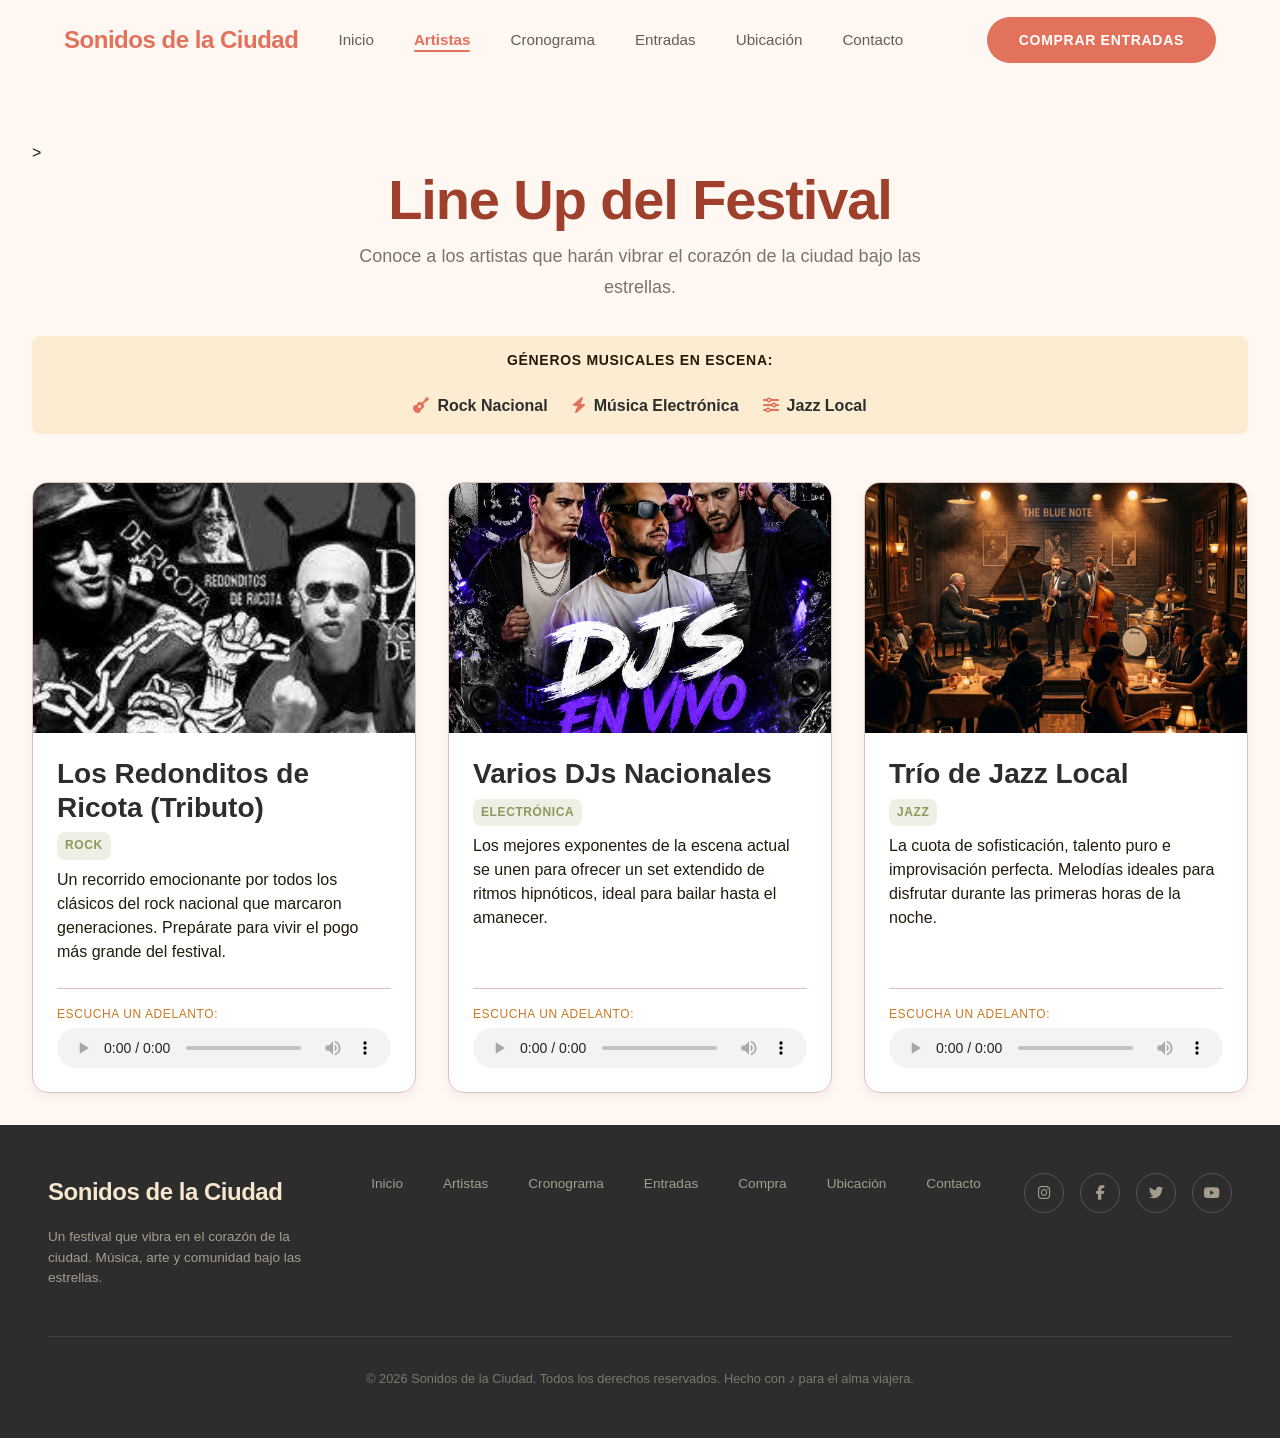
==== commit f8343c0b: "Merge branch 'feature/sol-pagina-artistas' into feature-logica-cecilia" ====
--- a/artistas.html
+++ b/artistas.html
@@ -22,10 +22,9 @@
   <link rel="stylesheet" href="css/artistas.css">
 </head>
 <body>
-  <div class="grain-overlay"></div>
   <div id="navbar-container"></div>
 
-<main class="container page-content">
+<main class="container page-content">>
     <section class="artists-section">
       
       <div class="artists-header text-center">
@@ -44,14 +43,14 @@
 
       <div class="artists-grid">
 
-        <article class="artista-card">
+        <article class="artist-card">
           <div class="artist-image-container">
             <img src="assets/img/artists/artista1.png" alt="Banda de rock tocando en vivo sobre un escenario iluminado con luces rojas.">
           </div>
           <div class="artist-body">
             <h2>Los Redonditos de Ricota (Tributo)</h2>
             <span class="badge-genre">Rock</span>
-            <p class="artist-bio body-md">Un homenaje al fenómeno contracultural nacido en La Plata en los 70. Reviví la discografía de la mítica dupla Solari-Beilinson y preparate para el pogo más grande del mundo.</p>
+            <p class="artist-bio body-md">Un recorrido emocionante por todos los clásicos del rock nacional que marcaron generaciones. Prepárate para vivir el pogo más grande del festival.</p>
             <div class="artist-audio">
               <p class="label label-sm">Escucha un adelanto:</p>
               <audio src="assets/audio/jingle1.mp3" controls></audio>
@@ -59,7 +58,7 @@
           </div>
         </article>
 
-        <article class="artista-card">
+        <article class="artist-card">
           <div class="artist-image-container">
             <img src="assets/img/artists/artista2.png" alt="DJ mezclando música electrónica en una consola con pantallas LED de fondo.">
           </div>
@@ -74,7 +73,7 @@
           </div>
         </article>
 
-        <article class="artista-card">
+        <article class="artist-card">
           <div class="artist-image-container">
             <img src="assets/img/artists/artista3.png" alt="Músicos de jazz interpretando melodías con saxofón y contrabajo bajo luz tenue.">
           </div>
@@ -88,33 +87,11 @@
             </div>
           </div>
         </article>
-      </div> <!-- Cierre correcto de artists-grid -->
-    </section> <!-- Cierre correcto de artists-section -->
 
-    <!-- SECCIÓN DEL BOTÓN DE COMPRA: Estilizada, más ancha que larga y 100% centrada -->
-    <section class="booking-section" style="max-width: 650px; margin: 4rem auto 0 auto; padding: 1.5rem 2rem; background-color: var(--color-surface, #fffdfa); border-radius: 12px; border: 1px solid var(--color-outline-variant, #ddd); text-align: center; box-sizing: border-box;">
-      <h2 style="margin-top: 0; margin-bottom: 0.5rem; font-family: 'Fraunces', serif; font-size: 1.6rem;">¡Reservá tus entradas para el Festival!</h2>
-      <p style="margin-top: 0; margin-bottom: 1.5rem; color: #555; font-size: 0.95rem;">Asegurá tu lugar de forma rápida y segura en nuestra nueva plataforma.</p>
-      
-      <a href="compra.html" 
-         style="display: inline-block; 
-                background-color: #ff6b6b; 
-                color: white; 
-                text-decoration: none; 
-                padding: 12px 32px; 
-                font-size: 1rem; 
-                font-weight: bold; 
-                border-radius: 8px; 
-                box-shadow: 0 4px 10px rgba(255, 107, 107, 0.25); 
-                transition: all 0.2s ease-in-out;
-                width: calc(100% - 40px);
-                max-width: 280px;">
-        ¡Comprar Entradas Aquí! 🎟️
-      </a>
+      </div>
     </section>
+  </main>
 
-  </main>
-  
   <div id="footer-container"></div>
 
   <script src="js/components/navbar.js"></script>
--- a/css/artistas.css
+++ b/css/artistas.css
@@ -19,28 +19,11 @@
 /* --- Encabezado --- */
 .artists-header h1 {
     color: var(--color-primary);
-    font-size: clamp(2rem, 5vw, 3rem); /* <- ¡Acá está el truco del 10! Fluido según la pantalla */
-    position: relative;
-    display: inline-block; 
-    padding-bottom: var(--spacing-sm);
     margin-bottom: var(--spacing-sm);
-}
-
-.artists-header h1::after {
-    content: "";
-    position: absolute;
-    bottom: 0;
-    left: 50%;
-    transform: translateX(-50%); 
-    width: 60px;
-    height: 4px;
-    background-color: var(--color-terracotta);
-    border-radius: var(--border-radius);
 }
 
 .artists-header p {
     color: var(--color-text-muted);
-    font-size: clamp(0.95rem, 2.8vw, 1.1rem); /* Reajusta sutilmente el párrafo también */
     max-width: 600px;
     margin: 0 auto;
 }
@@ -81,8 +64,8 @@
 .artists-grid {
     display: grid;
     grid-template-columns: repeat(auto-fit, minmax(300px, 1fr));
-    column-gap: var(--spacing-xl); /* Mantiene el espacio entre columnas */
-    row-gap: calc(var(--spacing-xl) + 1.5rem) !important; /* Le sumamos un extra para que baje el 3er artista */
+    gap: var(--spacing-xl);
+    margin-top: var(--spacing-md);
 }
 
 /* --- Tarjeta de Artista --- */
@@ -95,7 +78,6 @@
     display: flex;
     flex-direction: column;
     transition: transform 0.3s ease, box-shadow 0.3s ease;
-    margin-top: 3.5rem !important;
 }
 
 .artist-card:hover {
@@ -106,17 +88,15 @@
 /* Contenedor de Imagen */
 .artist-image-container {
     width: 100%;
-    aspect-ratio: 16 / 10; /* Mantiene la proporción perfecta en cualquier pantalla */
+    height: 250px;
     overflow: hidden;
-    border-radius: var(--border-radius) var(--border-radius) 0 0;
-    margin-top: var(--spacing-md);
+    background-color: var(--color-surface-container);
 }
 
 .artist-image-container img {
     width: 100%;
     height: 100%;
     object-fit: cover;
-    display: block; /* Elimina espacios residuales inferiores */
     transition: transform 0.5s ease;
 }
 
@@ -175,96 +155,4 @@
 .artist-audio audio {
     width: 100%;
     height: 40px;
-}
-
-@media (max-width: 768px) {
-    /* 1. Forzamos la grilla a tener SÍ O SÍ 2 columnas exactas */
-    .artists-grid {
-        grid-template-columns: repeat(2, 1fr) !important;
-        gap: var(--spacing-sm) !important; /* Espacio bien chiquito tipo Pinterest */
-        margin-top: var(--spacing-sm);
-    }
-
-    /* 2. Achicamos la tarjeta y sus márgenes internos para que entre todo */
-    .artist-body {
-        padding: var(--spacing-sm) !important; /* Menos espacio interno */
-        gap: var(--spacing-xs) !important;
-    }
-
-    /* 3. Reducción drástica de textos para que no se desborden en las 2 columnas */
-    .artists-header h1 {
-        font-size: 1.6rem !important;
-    }
-
-    .artist-body h2 {
-        font-size: 0.95rem !important; /* Texto chico para que entre el nombre del artista */
-        line-height: 1.2;
-    }
-
-    .badge-genre {
-        font-size: 0.6rem !important;
-        padding: 2px 4px !important;
-    }
-
-    .artist-bio {
-        font-size: 0.75rem !important; /* Bio compacta */
-        line-height: 1.3;
-        margin-bottom: var(--spacing-sm) !important;
-    }
-    
-    /* 4. Compactamos el reproductor de audio */
-    .artist-audio {
-        padding-top: var(--spacing-xs) !important;
-    }
-
-    .artist-audio .label {
-        font-size: 0.65rem !important;
-    }
-
-    .artist-audio audio {
-        height: 30px !important; /* Más petiso para que no ocupe toda la tarjeta */
-    }
-}
-
-/* Contenedor base inactivo */
-.tarjeta-logo-anim {
-    display: inline-flex;
-    align-items: center;
-    justify-content: center;
-    min-width: 90px;
-    height: 44px;
-    font-size: 0.85rem;
-    font-weight: 700;
-    border-radius: var(--border-radius);
-    transition: all 0.4s cubic-bezier(0.175, 0.885, 0.32, 1.275); /* Animación con rebote */
-    opacity: 0;
-    transform: scale(0.8);
-}
-
-/* Clases activas: cuando el JS detecte el patrón, se hacen visibles con estilo */
-.tarjeta-logo-anim.visa {
-    opacity: 1;
-    transform: scale(1);
-    background-color: #1a1f71;
-    color: #ffffff;
-    border: 1px solid #1a1f71;
-    box-shadow: 0 2px 8px rgba(26, 31, 113, 0.3);
-}
-
-.tarjeta-logo-anim.mastercard {
-    opacity: 1;
-    transform: scale(1);
-    background-color: #222222;
-    color: #ff5f00;
-    border: 1px solid #ff5f00;
-    box-shadow: 0 2px 8px rgba(255, 95, 0, 0.3);
-}
-
-.tarjeta-logo-anim.amex {
-    opacity: 1;
-    transform: scale(1);
-    background-color: #007bc1;
-    color: #ffffff;
-    border: 1px solid #007bc1;
-    box-shadow: 0 2px 8px rgba(0, 123, 193, 0.3);
 }
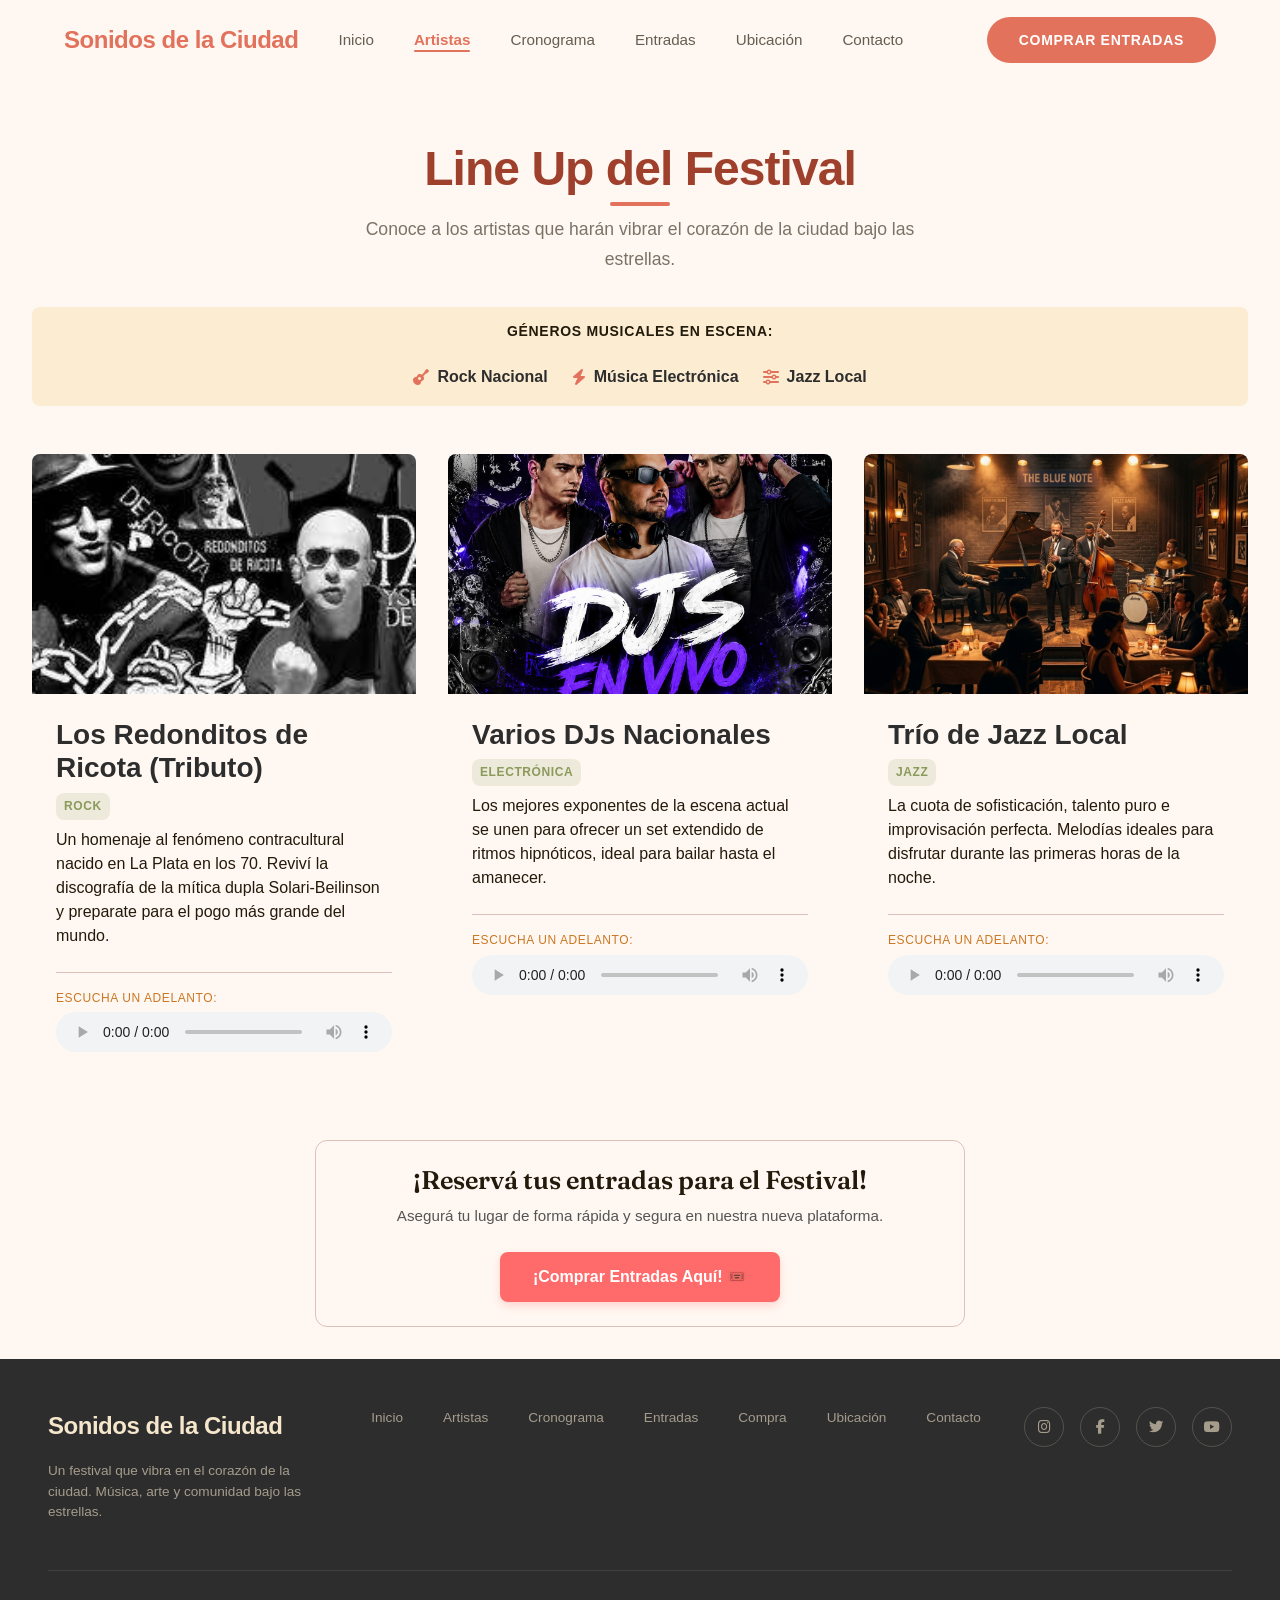
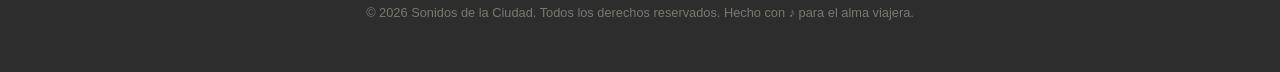
==== commit d6348024: "docs: refactorizar y pulir comentarios en los archivos del proyecto para la entrega" ====
--- a/artistas.html
+++ b/artistas.html
@@ -22,9 +22,10 @@
   <link rel="stylesheet" href="css/artistas.css">
 </head>
 <body>
+  <div class="grain-overlay"></div>
   <div id="navbar-container"></div>
 
-<main class="container page-content">>
+<main class="container page-content">
     <section class="artists-section">
       
       <div class="artists-header text-center">
@@ -43,14 +44,14 @@
 
       <div class="artists-grid">
 
-        <article class="artist-card">
+        <article class="artista-card">
           <div class="artist-image-container">
             <img src="assets/img/artists/artista1.png" alt="Banda de rock tocando en vivo sobre un escenario iluminado con luces rojas.">
           </div>
           <div class="artist-body">
             <h2>Los Redonditos de Ricota (Tributo)</h2>
             <span class="badge-genre">Rock</span>
-            <p class="artist-bio body-md">Un recorrido emocionante por todos los clásicos del rock nacional que marcaron generaciones. Prepárate para vivir el pogo más grande del festival.</p>
+            <p class="artist-bio body-md">Un homenaje al fenómeno contracultural nacido en La Plata en los 70. Reviví la discografía de la mítica dupla Solari-Beilinson y preparate para el pogo más grande del mundo.</p>
             <div class="artist-audio">
               <p class="label label-sm">Escucha un adelanto:</p>
               <audio src="assets/audio/jingle1.mp3" controls></audio>
@@ -58,7 +59,7 @@
           </div>
         </article>
 
-        <article class="artist-card">
+        <article class="artista-card">
           <div class="artist-image-container">
             <img src="assets/img/artists/artista2.png" alt="DJ mezclando música electrónica en una consola con pantallas LED de fondo.">
           </div>
@@ -73,7 +74,7 @@
           </div>
         </article>
 
-        <article class="artist-card">
+        <article class="artista-card">
           <div class="artist-image-container">
             <img src="assets/img/artists/artista3.png" alt="Músicos de jazz interpretando melodías con saxofón y contrabajo bajo luz tenue.">
           </div>
@@ -87,15 +88,38 @@
             </div>
           </div>
         </article>
+      </div> 
+    </section> 
 
-      </div>
+    <!-- SECCIÓN DEL BOTÓN DE COMPRA:  -->
+    <section class="booking-section" style="max-width: 650px; margin: 4rem auto 0 auto; padding: 1.5rem 2rem; background-color: var(--color-surface, #fffdfa); border-radius: 12px; border: 1px solid var(--color-outline-variant, #ddd); text-align: center; box-sizing: border-box;">
+      <h2 style="margin-top: 0; margin-bottom: 0.5rem; font-family: 'Fraunces', serif; font-size: 1.6rem;">¡Reservá tus entradas para el Festival!</h2>
+      <p style="margin-top: 0; margin-bottom: 1.5rem; color: #555; font-size: 0.95rem;">Asegurá tu lugar de forma rápida y segura en nuestra nueva plataforma.</p>
+      
+      <a href="compra.html" 
+         style="display: inline-block; 
+                background-color: #ff6b6b; 
+                color: white; 
+                text-decoration: none; 
+                padding: 12px 32px; 
+                font-size: 1rem; 
+                font-weight: bold; 
+                border-radius: 8px; 
+                box-shadow: 0 4px 10px rgba(255, 107, 107, 0.25); 
+                transition: all 0.2s ease-in-out;
+                width: calc(100% - 40px);
+                max-width: 280px;">
+        ¡Comprar Entradas Aquí! 🎟️
+      </a>
     </section>
+
   </main>
-
+  
   <div id="footer-container"></div>
 
   <script src="js/components/navbar.js"></script>
   <script src="js/components/footer.js"></script>
   <script src="js/main.js"></script>
+  <script src="js/artistas.js"></script>
 </body>
 </html>
--- a/css/style.css
+++ b/css/style.css
@@ -4,7 +4,7 @@
    ============================================ */
 
 :root {
-  /* --- Tipografía Unificada (Jorge's Pautas) --- */
+  /* --- Tipografía Unificada --- */
   --font-heading: 'Montserrat', sans-serif;
   --font-body: 'Open Sans', sans-serif;
 
@@ -81,13 +81,13 @@
 }
 
 h1 {
-  font-size: clamp(2.2rem, 6vw, 3.5rem); /* Se encoge en celulares, crece en PC */
+  font-size: clamp(2.2rem, 6vw, 3.5rem); 
   font-weight: 700;
   letter-spacing: -0.02em;
 }
 
 h2 {
-  font-size: clamp(1.75rem, 5vw, 2.5rem); /* Totalmente fluido */
+  font-size: clamp(1.75rem, 5vw, 2.5rem); 
   font-weight: 600;
 }
 
@@ -162,7 +162,7 @@
   border-radius: var(--border-radius-full);
   font-family: var(--font-body);
   font-weight: 600;
-  font-size: clamp(0.8rem, 2vw, 0.875rem); /* Botones responsivos */
+  font-size: clamp(0.8rem, 2vw, 0.875rem);
   letter-spacing: 0.05em;
   text-transform: uppercase;
   cursor: pointer;
@@ -230,23 +230,21 @@
    FASE 2 - PERSONA 2: EFECTOS Y COMPONENTES UNIFICADOS (TODO EL SITIO)
    ========================================================================== */
 
-/* 1. Configuración base para que NADA recorte las sombras en las tarjetas */
+/* 1. Configuración base para las sombras en las tarjetas */
 .artista-card,
 .event-card {
     position: relative !important;
-    overflow: visible !important; /* Crucial para que la sombra no se mutile */
+    overflow: visible !important;
     z-index: 1;
-    /* Suavizado perfecto para la escala y la sombra pesada */
     transition: transform 0.3s cubic-bezier(0.25, 0.8, 0.25, 1), box-shadow 0.3s ease-in-out !important;
 }
 
-/* 2. El efecto Hover de Elevación y Sombra Intensa para TODO el proyecto */
+/* 2. El efecto Hover de Elevación y Sombra Intensa */
 .artista-card:hover,
 .event-card:hover {
-    transform: scale(1.03) !important; /* Efecto de agrandado */
-    /* Sombra nítida, visible y orgánica sobre fondos claros/crema */
+    transform: scale(1.03) !important;
     box-shadow: 0 20px 35px rgba(34, 27, 11, 0.35) !important; 
-    z-index: 50 !important; /* Se posiciona por encima de las demás al flotar */
+    z-index: 50 !important;
 }
 
 /* 3. Estilos unificados para los botones internos de las tarjetas */
@@ -270,7 +268,7 @@
 
 .btn-artista:hover {
     background-color: var(--color-primary);
-    transform: translateY(-2px); /* Leve despegue del botón */
+    transform: translateY(-2px);
 }
 
 /* 4. Pseudoelemento (::after) - Destello interactivo en botones */
--- a/css/artistas.css
+++ b/css/artistas.css
@@ -19,11 +19,28 @@
 /* --- Encabezado --- */
 .artists-header h1 {
     color: var(--color-primary);
+    font-size: clamp(2rem, 5vw, 3rem); 
+    position: relative;
+    display: inline-block; 
+    padding-bottom: var(--spacing-sm);
     margin-bottom: var(--spacing-sm);
+}
+
+.artists-header h1::after {
+    content: "";
+    position: absolute;
+    bottom: 0;
+    left: 50%;
+    transform: translateX(-50%); 
+    width: 60px;
+    height: 4px;
+    background-color: var(--color-terracotta);
+    border-radius: var(--border-radius);
 }
 
 .artists-header p {
     color: var(--color-text-muted);
+    font-size: clamp(0.95rem, 2.8vw, 1.1rem); 
     max-width: 600px;
     margin: 0 auto;
 }
@@ -64,8 +81,8 @@
 .artists-grid {
     display: grid;
     grid-template-columns: repeat(auto-fit, minmax(300px, 1fr));
-    gap: var(--spacing-xl);
-    margin-top: var(--spacing-md);
+    column-gap: var(--spacing-xl); 
+    row-gap: calc(var(--spacing-xl) + 1.5rem) !important; 
 }
 
 /* --- Tarjeta de Artista --- */
@@ -78,6 +95,7 @@
     display: flex;
     flex-direction: column;
     transition: transform 0.3s ease, box-shadow 0.3s ease;
+    margin-top: 3.5rem !important;
 }
 
 .artist-card:hover {
@@ -88,15 +106,17 @@
 /* Contenedor de Imagen */
 .artist-image-container {
     width: 100%;
-    height: 250px;
+    aspect-ratio: 16 / 10; 
     overflow: hidden;
-    background-color: var(--color-surface-container);
+    border-radius: var(--border-radius) var(--border-radius) 0 0;
+    margin-top: var(--spacing-md);
 }
 
 .artist-image-container img {
     width: 100%;
     height: 100%;
     object-fit: cover;
+    display: block; 
     transition: transform 0.5s ease;
 }
 
@@ -155,4 +175,55 @@
 .artist-audio audio {
     width: 100%;
     height: 40px;
-}+}
+
+@media (max-width: 768px) {
+    /* 1. Forzamos la grilla a tener SÍ O SÍ 2 columnas exactas */
+    .artists-grid {
+        grid-template-columns: repeat(2, 1fr) !important;
+        gap: var(--spacing-sm) !important; 
+        margin-top: var(--spacing-sm);
+    }
+
+    /* 2. Achicamos la tarjeta y sus márgenes internas para que entre todo */
+    .artist-body {
+        padding: var(--spacing-sm) !important;
+        gap: var(--spacing-xs) !important;
+    }
+
+    /* 3. Reducción drástica de textos para que no se desborden en las 2 columnas */
+    .artists-header h1 {
+        font-size: 1.6rem !important;
+    }
+
+    .artist-body h2 {
+        font-size: 0.95rem !important; 
+        line-height: 1.2;
+    }
+
+    .badge-genre {
+        font-size: 0.6rem !important;
+        padding: 2px 4px !important;
+    }
+
+    .artist-bio {
+        font-size: 0.75rem !important; 
+        line-height: 1.3;
+        margin-bottom: var(--spacing-sm) !important;
+    }
+    
+    /* 4. Compactamos el reproductor de audio */
+    .artist-audio {
+        padding-top: var(--spacing-xs) !important;
+    }
+
+    .artist-audio .label {
+        font-size: 0.65rem !important;
+    }
+
+    .artist-audio audio {
+        height: 30px !important; 
+    }
+}
+
+
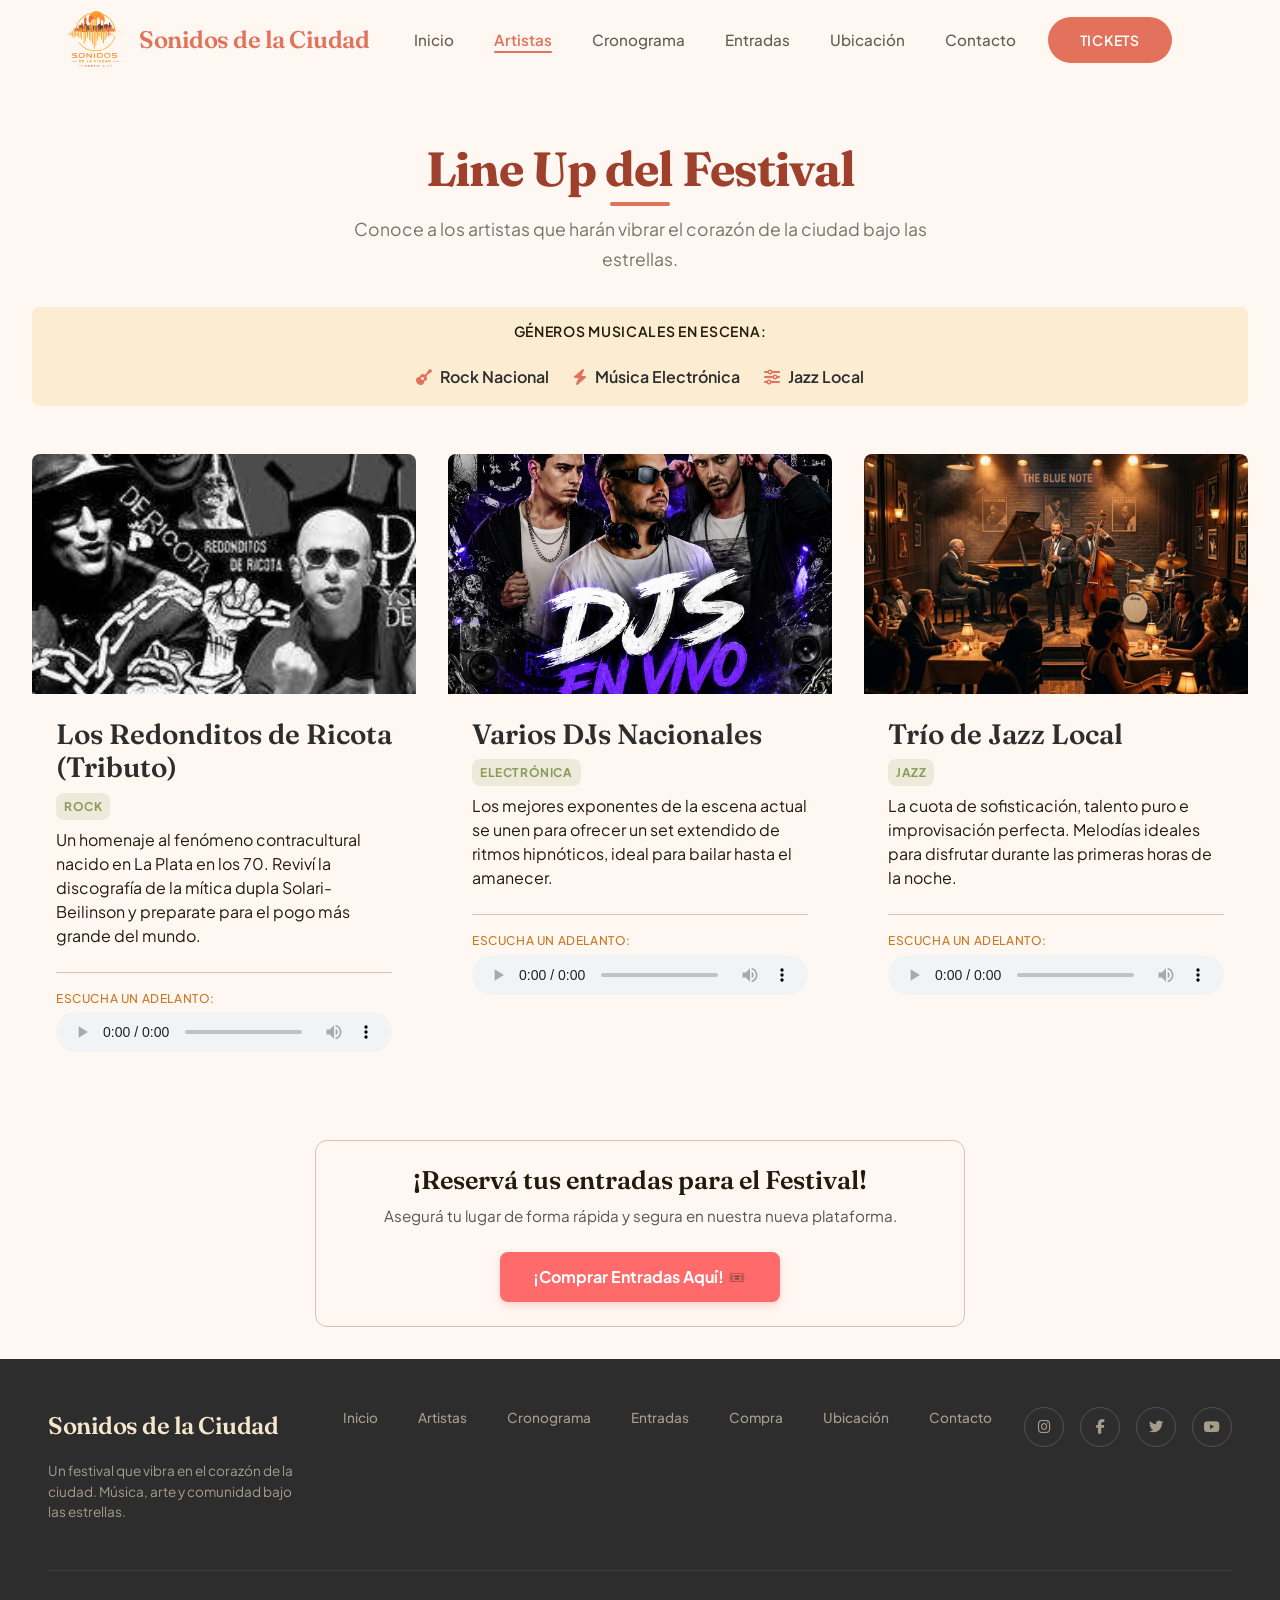
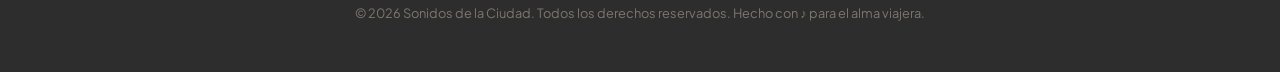
==== commit 1d2d9a5b: "web finalizada modificaciones finales Co-authored-by: CommandCodeBot <noreply@commandcode.ai>" ====
--- a/artistas.html
+++ b/artistas.html
@@ -6,7 +6,10 @@
   <meta name="description" content="Conoce a los artistas que se presentarán en Sonidos de la Ciudad.">
   <title>Artistas - Sonidos de la Ciudad</title>
 
-  <link rel="icon" type="image/x-icon" href="favicon.ico">
+  <link rel="icon" type="image/x-icon" href="assets/img/icons/favicon.ico">
+  <link rel="icon" type="image/png" sizes="32x32" href="assets/img/icons/favicon-32x32.png">
+  <link rel="icon" type="image/png" sizes="16x16" href="assets/img/icons/favicon-16x16.png">
+  <link rel="apple-touch-icon" href="assets/img/icons/apple-touch-icon.png">
 
   <link rel="preconnect" href="https://fonts.googleapis.com">
   <link rel="preconnect" href="https://fonts.gstatic.com" crossorigin>
--- a/css/style.css
+++ b/css/style.css
@@ -3,11 +3,8 @@
    Paleta: Desert Groove (Orgánica y Alternativa)
    ============================================ */
 
+/* --- Variables de color (paleta Desert Groove) --- */
 :root {
-  /* --- Tipografía Unificada --- */
-  --font-heading: 'Montserrat', sans-serif;
-  --font-body: 'Open Sans', sans-serif;
-
   /* Colores principales */
   --color-terracotta: #E2725B;
   --color-sage: #8A9A5B;
@@ -31,6 +28,10 @@
   --color-text-dark: #221b0b;
   --color-text-muted: rgba(34, 27, 11, 0.6);
 
+  /* Tipografía */
+  --font-heading: 'Fraunces', serif;
+  --font-body: 'Plus Jakarta Sans', sans-serif;
+
   /* Espaciado base */
   --spacing-xs: 0.25rem;
   --spacing-sm: 0.5rem;
@@ -71,7 +72,7 @@
   overflow-x: hidden;
 }
 
-/* --- Encabezados Globales Responsivos Fluidos --- */
+/* --- Encabezados --- */
 h1, h2, h3, h4, h5, h6 {
   font-family: var(--font-heading);
   font-weight: 600;
@@ -81,18 +82,18 @@
 }
 
 h1 {
-  font-size: clamp(2.2rem, 6vw, 3.5rem); 
+  font-size: 3.5rem;
   font-weight: 700;
   letter-spacing: -0.02em;
 }
 
 h2 {
-  font-size: clamp(1.75rem, 5vw, 2.5rem); 
+  font-size: 2.5rem;
   font-weight: 600;
 }
 
 h3 {
-  font-size: clamp(1.25rem, 4vw, 1.5rem);
+  font-size: 1.5rem;
   font-weight: 600;
 }
 
@@ -113,7 +114,7 @@
   display: block;
 }
 
-/* --- Estructura de Contenedores Generales --- */
+/* --- Contenedor principal --- */
 main {
   flex: 1;
   /* padding: var(--spacing-xl) var(--spacing-md); */
@@ -122,6 +123,7 @@
   width: 100%;
 }
 
+/* --- Contenedor general --- */
 .container {
   max-width: 1280px;
   margin: 0 auto;
@@ -162,7 +164,7 @@
   border-radius: var(--border-radius-full);
   font-family: var(--font-body);
   font-weight: 600;
-  font-size: clamp(0.8rem, 2vw, 0.875rem);
+  font-size: 0.875rem;
   letter-spacing: 0.05em;
   text-transform: uppercase;
   cursor: pointer;
@@ -215,126 +217,59 @@
   font-weight: 500;
 }
 
-/* --- Cuerpo de texto adaptativo --- */
+/* --- Cuerpo de texto --- */
 .body-lg {
-  font-size: clamp(1rem, 2.8vw, 1.125rem);
+  font-size: 1.125rem;
   line-height: 1.75;
 }
 
 .body-md {
-  font-size: clamp(0.9rem, 2.5vw, 1rem);
+  font-size: 1rem;
   line-height: 1.5;
 }
 
-/* ==========================================================================
-   FASE 2 - PERSONA 2: EFECTOS Y COMPONENTES UNIFICADOS (TODO EL SITIO)
-   ========================================================================== */
-
-/* 1. Configuración base para las sombras en las tarjetas */
-.artista-card,
-.event-card {
-    position: relative !important;
-    overflow: visible !important;
-    z-index: 1;
-    transition: transform 0.3s cubic-bezier(0.25, 0.8, 0.25, 1), box-shadow 0.3s ease-in-out !important;
-}
-
-/* 2. El efecto Hover de Elevación y Sombra Intensa */
-.artista-card:hover,
-.event-card:hover {
-    transform: scale(1.03) !important;
-    box-shadow: 0 20px 35px rgba(34, 27, 11, 0.35) !important; 
-    z-index: 50 !important;
-}
-
-/* 3. Estilos unificados para los botones internos de las tarjetas */
-.btn-artista {
-    padding: 0.6rem 1.5rem;
-    margin-top: var(--spacing-sm);
-    position: relative;
-    z-index: 1;
-    background-color: var(--color-terracotta);
-    color: var(--color-white);
-    font-family: var(--font-body);
-    font-weight: 600;
-    text-transform: uppercase;
-    letter-spacing: 0.05em;
-    font-size: 0.8rem;
-    border: none;
-    border-radius: var(--border-radius-full);
-    cursor: pointer;
-    transition: background-color 0.2s ease, transform 0.2s ease;
-}
-
-.btn-artista:hover {
-    background-color: var(--color-primary);
-    transform: translateY(-2px);
-}
-
-/* 4. Pseudoelemento (::after) - Destello interactivo en botones */
-.btn-artista::after {
-    content: '';
-    position: absolute;
-    top: 0;
-    left: 0;
-    width: 100%;
-    height: 100%;
-    background: rgba(255, 255, 255, 0.25);
-    border-radius: var(--border-radius-full);
-    opacity: 0;
-    transition: opacity 0.2s ease;
-    z-index: -1;
-}
-
-.btn-artista:hover::after {
-    opacity: 1;
-}
-
-/* =========================================================================
-   Ajuste responsive global: Evita que el Navbar tape el contenido en celulares
-   ========================================================================= */
-@media (max-width: 768px) {
-  main {
-    padding-top: 5.5rem; /* Empuja el contenido de todas las páginas hacia abajo */
+/* --- Botón flotante volver arriba --- */
+.btn-scroll-top {
+  position: fixed;
+  bottom: 2rem;
+  right: 2rem;
+  width: 48px;
+  height: 48px;
+  border-radius: 50%;
+  background-color: var(--color-terracotta);
+  color: var(--color-on-primary);
+  border: none;
+  cursor: pointer;
+  font-size: 1.2rem;
+  display: flex;
+  align-items: center;
+  justify-content: center;
+  box-shadow: 0 4px 16px rgba(226, 114, 91, 0.35);
+  opacity: 0;
+  visibility: hidden;
+  transform: translateY(20px);
+  transition: opacity 0.35s ease, visibility 0.35s ease, transform 0.35s ease, background-color 0.3s ease;
+  z-index: 999;
+}
+
+.btn-scroll-top.visible {
+  opacity: 1;
+  visibility: visible;
+  transform: translateY(0);
+}
+
+.btn-scroll-top:hover {
+  background-color: var(--color-ochre);
+  transform: translateY(-4px);
+  box-shadow: 0 8px 24px rgba(204, 119, 34, 0.45);
+}
+
+@media (max-width: 480px) {
+  .btn-scroll-top {
+    bottom: 1.25rem;
+    right: 1.25rem;
+    width: 42px;
+    height: 42px;
+    font-size: 1rem;
   }
 }
-
-/* =========================================================================
-   Estilos de la Pasarela de Pago e Información de Shows
-   ========================================================================= */
-
-/* Estilo para los carteles contenedores de los pasos */
-.purchase-form form > div {
-  transition: all 0.3s ease-in-out;
-  box-shadow: 0 2px 4px rgba(0, 0, 0, 0.05);
-}
-
-/* Mejora de los campos de entrada y selectores */
-.purchase-form select,
-.purchase-form input {
-  font-family: inherit;
-  font-size: 0.95rem;
-  border: 1px solid #ccc;
-  transition: border-color 0.2s, box-shadow 0.2s;
-}
-
-/* Efecto focus cuando el usuario hace clic para escribir */
-.purchase-form select:focus,
-.purchase-form input:focus {
-  outline: none;
-  border-color: var(--color-terracotta, #ff6b6b);
-  box-shadow: 0 0 0 3px rgba(255, 107, 107, 0.15);
-}
-
-/* El botón de confirmación con efectos de transición */
-#btn-confirmar {
-  transition: background-color 0.2s, transform 0.1s;
-}
-
-#btn-confirmar:hover {
-  background-color: #d65656 !important; /* Un tono más oscuro al pasar el mouse */
-}
-
-#btn-confirmar:active {
-  transform: scale(0.98); /* Efecto de hundido al hacer clic */
-}
--- a/css/navbar.css
+++ b/css/navbar.css
@@ -25,23 +25,34 @@
 }
 
 header .logo a {
+  display: flex;
+  align-items: center;
+  gap: 0.8rem;
   font-family: var(--font-heading);
-  font-size: 1.5rem;
+  font-size: clamp(1.05rem, 2vw, 1.5rem);
   font-weight: 600;
   color: var(--color-terracotta);
   letter-spacing: -0.02em;
-  margin-right: 2.5rem;
+  text-decoration: none;
+  margin-right: auto;
+  white-space: nowrap;
 }
 
 header .logo a:hover {
   color: var(--color-primary);
 }
 
+.logo-icon {
+  height: 4rem;
+  width: auto;
+  flex-shrink: 0;
+}
+
 nav {
   flex: 1;
   display: flex;
   align-items: center;
-  justify-content: space-between;
+  justify-content: center;
   gap: 2rem;
 }
 
@@ -80,7 +91,7 @@
   border-radius: 1px;
 }
 
-/* --- Botón CTA en navbar --- */
+/* --- Botón CTA --- */
 .nav-cta {
   background-color: var(--color-terracotta);
   color: var(--color-on-primary);
@@ -98,7 +109,12 @@
   color: var(--color-on-primary);
 }
 
-/* --- Menú hamburguesa (móvil) --- */
+/* En desktop se ve el CTA del navbar; el de dentro del menú queda oculto */
+.nav-cta-item {
+  display: none;
+}
+
+/* --- Botón hamburguesa (trigger, oculto en desktop) --- */
 .menu-toggle {
   display: none;
   background: none;
@@ -106,68 +122,153 @@
   cursor: pointer;
   padding: 0.5rem;
   z-index: 100;
-}
-
-.hamburger {
-  display: block;
-  width: 24px;
-  height: 2px;
-  background-color: var(--color-on-background);
-  position: relative;
-}
-
-.hamburger::before,
-.hamburger::after {
-  content: '';
-  position: absolute;
-  width: 24px;
-  height: 2px;
-  background-color: var(--color-on-background);
-}
-
-.hamburger::before {
-  top: -7px;
-}
-
-.hamburger::after {
-  top: 7px;
-}
-
-/* --- Responsive --- */
-@media (max-width: 768px) {
+  margin-left: auto;
+  color: var(--color-on-background);
+  font-size: 1.5rem;
+  line-height: 1;
+}
+
+/* Una vez que el menú está abierto, se oculta el trigger (queda el botón X) */
+.menu-toggle[aria-expanded="true"] {
+  display: none;
+}
+
+/* --- Botón de cierre (X), fijo arriba a la izquierda --- */
+.menu-close {
+  display: none;
+  position: fixed;
+  top: 1.5rem;
+  left: 1.5rem;
+  width: 44px;
+  height: 44px;
+  align-items: center;
+  justify-content: center;
+  background: none;
+  border: none;
+  cursor: pointer;
+  z-index: 110;
+  opacity: 0;
+  transform: rotate(-90deg);
+  transition: opacity 0.3s ease 0.25s, transform 0.4s ease 0.25s;
+  color: var(--color-on-background);
+  font-size: 1.5rem;
+  line-height: 1;
+}
+
+/* ============================================
+   RESPONSIVE — Rango intermedio (≤1150px)
+   Reduce el gap de los links para evitar que
+   el texto del logo se quiebre antes del
+   breakpoint del menú hamburguesa.
+   ============================================ */
+@media (max-width: 1150px) {
+  .nav-links {
+    gap: 1.25rem;
+  }
+
+  nav {
+    gap: 1rem;
+  }
+
+  .nav-cta {
+    padding: 0.65rem 1.25rem;
+    font-size: 0.8rem;
+  }
+}
+
+/* ============================================
+   RESPONSIVE — Tablet y móvil (≤1024px)
+   El comportamiento es el mismo en ambos casos:
+   menú a pantalla completa activado por hamburguesa.
+   ============================================ */
+@media (max-width: 1024px) {
   header .nav-container {
-    padding: 1rem 1.25rem;
+    padding: 1rem 1.5rem;
+  }
+
+  .logo-icon {
+    height: 3.5rem;
+  }
+
+  header .logo a {
+    font-size: 1.5rem;
+    gap: 0.35rem;
   }
 
   .menu-toggle {
     display: block;
   }
 
+  /* El CTA de escritorio desaparece; solo queda el de dentro del menú */
+  .nav-cta--desktop {
+    display: none;
+  }
+
+  .nav-cta-item {
+    display: block;
+    margin-top: 1rem;
+    
+  }
+  .nav-cta-item a{
+   color: var(--color-sand);   
+   padding: 1rem 2rem; 
+  }
+
   .nav-links {
     position: fixed;
-    top: 0;
-    right: -100%;
-    width: 70%;
-    max-width: 300px;
+    inset: 0;
+    width: 100%;
     height: 100vh;
     background-color: var(--color-background);
     flex-direction: column;
     justify-content: center;
     align-items: center;
-    gap: 2rem;
-    box-shadow: -4px 0 20px rgba(0, 0, 0, 0.1);
+    gap: 1.75rem;
+    z-index: 95;
+
+    /* Efecto de revelado circular desde el botón hamburguesa */
+    clip-path: circle(0% at calc(100% - 2.5rem) 2.75rem);
+    transition: clip-path 0.6s cubic-bezier(0.65, 0, 0.35, 1);
+    pointer-events: none;
   }
 
   .nav-links.active {
-    right: 0;
+    clip-path: circle(150% at calc(100% - 2.5rem) 2.75rem);
+    pointer-events: auto;
+  }
+
+  .nav-links.active .menu-close {
+    display: flex;
+    opacity: 1;
+    transform: rotate(0deg);
   }
 
   .nav-links a {
-    font-size: 1.1rem;
-  }
-
-  .nav-cta {
-    margin-top: 1rem;
-  }
-}
-
+    font-size: 1.25rem;
+  }
+
+  /* --- Aparición escalonada de cada item del menú --- */
+  .nav-links li {
+    opacity: 0;
+    transform: translateY(16px);
+    transition: opacity 0.4s ease, transform 0.4s ease;
+  }
+
+  .nav-links.active li {
+    opacity: 1;
+    transform: translateY(0);
+  }
+
+  .nav-links.active li:nth-child(2) { transition-delay: 0.15s; }
+  .nav-links.active li:nth-child(3) { transition-delay: 0.20s; }
+  .nav-links.active li:nth-child(4) { transition-delay: 0.25s; }
+  .nav-links.active li:nth-child(5) { transition-delay: 0.30s; }
+  .nav-links.active li:nth-child(6) { transition-delay: 0.35s; }
+  .nav-links.active li:nth-child(7) { transition-delay: 0.40s; }
+  .nav-links.active li:nth-child(8) { transition-delay: 0.45s; }
+}
+
+/* Bloqueo de scroll del body cuando el menú está abierto */
+body.nav-open {
+  overflow: hidden;
+};
--- a/css/footer.css
+++ b/css/footer.css
@@ -13,6 +13,7 @@
   gap: var(--spacing-xxl);
 }
 
+
 .footer-content {
   display: flex;
   flex-direction: row;
@@ -24,11 +25,13 @@
   gap: 2rem;
 }
 
+
 .footer-brand {
   display: flex;
   flex-direction: column;
   gap: 1rem;
 }
+
 
 .footer-brand .logo {
   font-family: var(--font-heading);
@@ -38,6 +41,7 @@
   letter-spacing: -0.02em;
 }
 
+
 .footer-brand p {
   font-size: 0.85rem;
   color: rgba(245, 230, 204, 0.6);
@@ -45,11 +49,13 @@
   line-height: 1.5;
 }
 
+
 .footer-links {
   display: flex;
   gap: 2.5rem;
   align-items: center;
 }
+
 
 .footer-links a {
   font-size: 0.85rem;
@@ -57,14 +63,17 @@
   font-weight: 500;
 }
 
+
 .footer-links a:hover {
   color: var(--color-sand);
 }
+
 
 .footer-social {
   display: flex;
   gap: 1rem;
 }
+
 
 .footer-social a {
   width: 2.5rem;
@@ -77,14 +86,17 @@
   color: rgba(245, 230, 204, 0.6);
 }
 
+
 .footer-social a:hover {
   background-color: rgba(245, 230, 204, 0.1);
   color: var(--color-sand);
 }
 
+
 .footer-social a i {
   font-size: 0.9rem;
 }
+
 
 .footer-bottom {
   text-align: center;
@@ -97,11 +109,18 @@
   width: 100%;
 }
 
-/* --- Responsive --- */
+
+/* ============================================
+   RESPONSIVE
+   ============================================ */
+
 @media (max-width: 768px) {
+
   footer {
     padding: 3rem 1.25rem;
+    gap: 2rem;
   }
+
 
   .footer-content {
     flex-direction: column;
@@ -109,20 +128,30 @@
     text-align: center;
   }
 
+
   .footer-brand {
     align-items: center;
   }
 
+
   .footer-brand p {
     text-align: center;
   }
+
 
   .footer-links {
     flex-direction: column;
     gap: 1rem;
   }
 
+
   .footer-social {
     margin-top: 1rem;
   }
-}
+
+
+  .footer-bottom {
+    padding-top: 1rem;
+  }
+
+}
--- a/css/artistas.css
+++ b/css/artistas.css
@@ -80,9 +80,11 @@
 /* --- Grilla de Artistas (Responsiva y Horizontal) --- */
 .artists-grid {
     display: grid;
-    grid-template-columns: repeat(auto-fit, minmax(300px, 1fr));
+    grid-template-columns: repeat(3, 1fr);
+    grid-template-rows: 1fr;
+    align-items: stretch;
     column-gap: var(--spacing-xl); 
-    row-gap: calc(var(--spacing-xl) + 1.5rem) !important; 
+    row-gap: var(--spacing-xl);
 }
 
 /* --- Tarjeta de Artista --- */
@@ -94,8 +96,8 @@
     border: 1px solid var(--color-outline-variant);
     display: flex;
     flex-direction: column;
+    height: 100%;
     transition: transform 0.3s ease, box-shadow 0.3s ease;
-    margin-top: 3.5rem !important;
 }
 
 .artist-card:hover {
@@ -116,12 +118,16 @@
     width: 100%;
     height: 100%;
     object-fit: cover;
-    display: block; 
-    transition: transform 0.5s ease;
+    display: block;
+    transition: transform 0.4s ease;
+}
+
+.artist-image-container:hover img {
+    transform: scale(1.12);
 }
 
 .artist-card:hover .artist-image-container img {
-    transform: scale(1.05);
+    transform: scale(1.12);
 }
 
 /* Cuerpo de la Tarjeta */
@@ -178,52 +184,122 @@
 }
 
 @media (max-width: 768px) {
-    /* 1. Forzamos la grilla a tener SÍ O SÍ 2 columnas exactas */
+    .page-content {
+        padding-top: 110px;
+    }
+
     .artists-grid {
-        grid-template-columns: repeat(2, 1fr) !important;
-        gap: var(--spacing-sm) !important; 
+        grid-template-columns: repeat(2, 1fr);
+        grid-auto-rows: 1fr;
+        gap: var(--spacing-md);
         margin-top: var(--spacing-sm);
     }
 
-    /* 2. Achicamos la tarjeta y sus márgenes internas para que entre todo */
     .artist-body {
-        padding: var(--spacing-sm) !important;
-        gap: var(--spacing-xs) !important;
-    }
-
-    /* 3. Reducción drástica de textos para que no se desborden en las 2 columnas */
+        padding: var(--spacing-sm);
+        gap: var(--spacing-xs);
+    }
+
     .artists-header h1 {
-        font-size: 1.6rem !important;
+        font-size: 1.6rem;
     }
 
     .artist-body h2 {
-        font-size: 0.95rem !important; 
+        font-size: 0.95rem;
         line-height: 1.2;
     }
 
     .badge-genre {
-        font-size: 0.6rem !important;
-        padding: 2px 4px !important;
+        font-size: 0.6rem;
+        padding: 2px 4px;
     }
 
     .artist-bio {
-        font-size: 0.75rem !important; 
+        font-size: 0.75rem;
         line-height: 1.3;
-        margin-bottom: var(--spacing-sm) !important;
-    }
-    
-    /* 4. Compactamos el reproductor de audio */
+        margin-bottom: var(--spacing-sm);
+    }
+
     .artist-audio {
-        padding-top: var(--spacing-xs) !important;
+        padding-top: var(--spacing-xs);
     }
 
     .artist-audio .label {
-        font-size: 0.65rem !important;
+        font-size: 0.65rem;
     }
 
     .artist-audio audio {
-        height: 30px !important; 
-    }
-}
-
-
+        height: 30px;
+    }
+}
+
+/* --- Móvil (≤480px): 1 columna, tarjetas a pantalla completa --- */
+@media (max-width: 480px) {
+    .page-content {
+        padding-top: 100px;
+        padding-left: var(--spacing-sm);
+        padding-right: var(--spacing-sm);
+    }
+
+    .artists-grid {
+        grid-template-columns: 1fr;
+        gap: var(--spacing-md);
+    }
+
+    .artists-header h1 {
+        font-size: 1.5rem;
+    }
+
+    .artists-header p {
+        font-size: 0.9rem;
+    }
+
+    .festival-genres {
+        padding: var(--spacing-sm);
+    }
+
+    .festival-genres ul {
+        gap: var(--spacing-sm);
+        flex-direction: column;
+        align-items: center;
+    }
+
+    .artist-body {
+        padding: var(--spacing-md);
+        gap: var(--spacing-sm);
+    }
+
+    .artist-body h2 {
+        font-size: 1.2rem;
+    }
+
+    .artist-bio {
+        font-size: 0.9rem;
+        line-height: 1.4;
+    }
+
+    .badge-genre {
+        font-size: 0.7rem;
+        padding: 4px 8px;
+    }
+
+    .artist-image-container {
+        aspect-ratio: 16 / 9;
+    }
+
+    .artist-audio audio {
+        height: 36px;
+    }
+
+    .artist-audio .label {
+        font-size: 0.75rem;
+    }
+
+    .booking-section {
+        margin-left: var(--spacing-sm);
+        margin-right: var(--spacing-sm);
+        padding: var(--spacing-md);
+    }
+}
+
+
